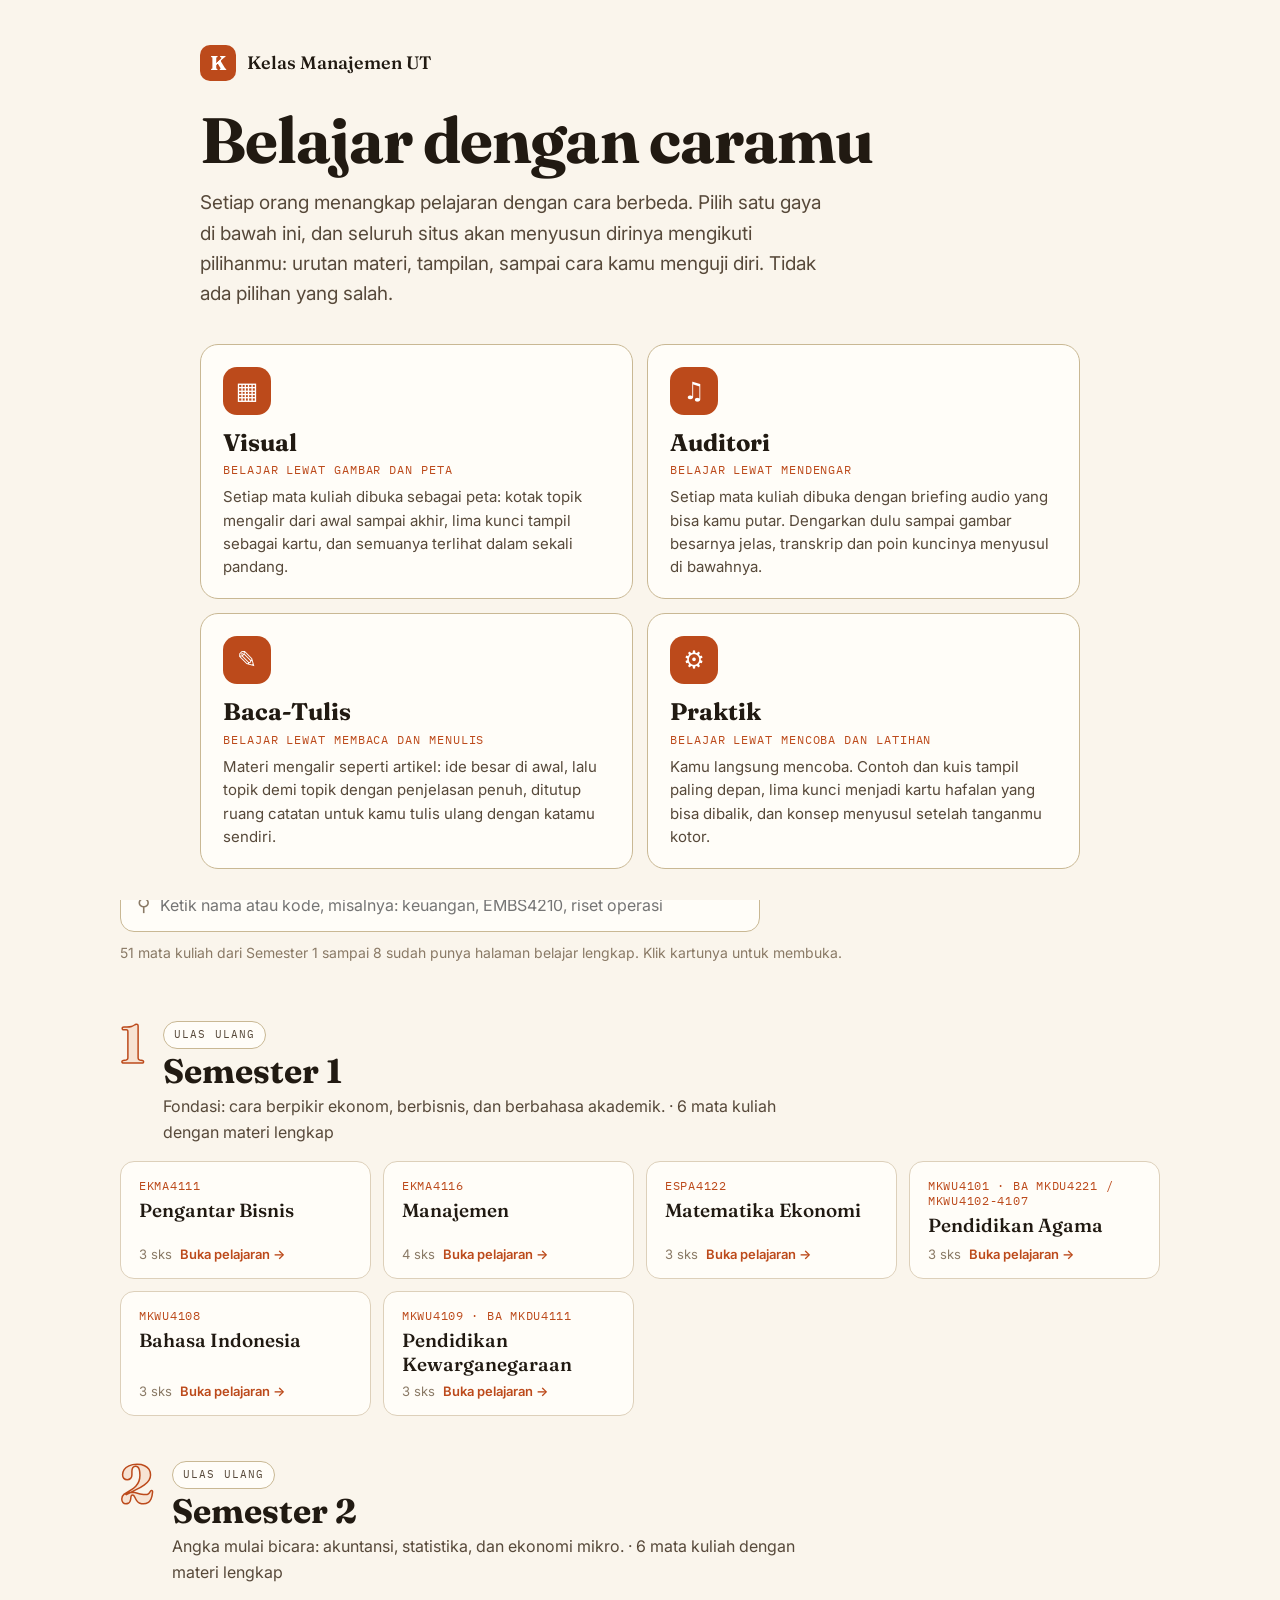
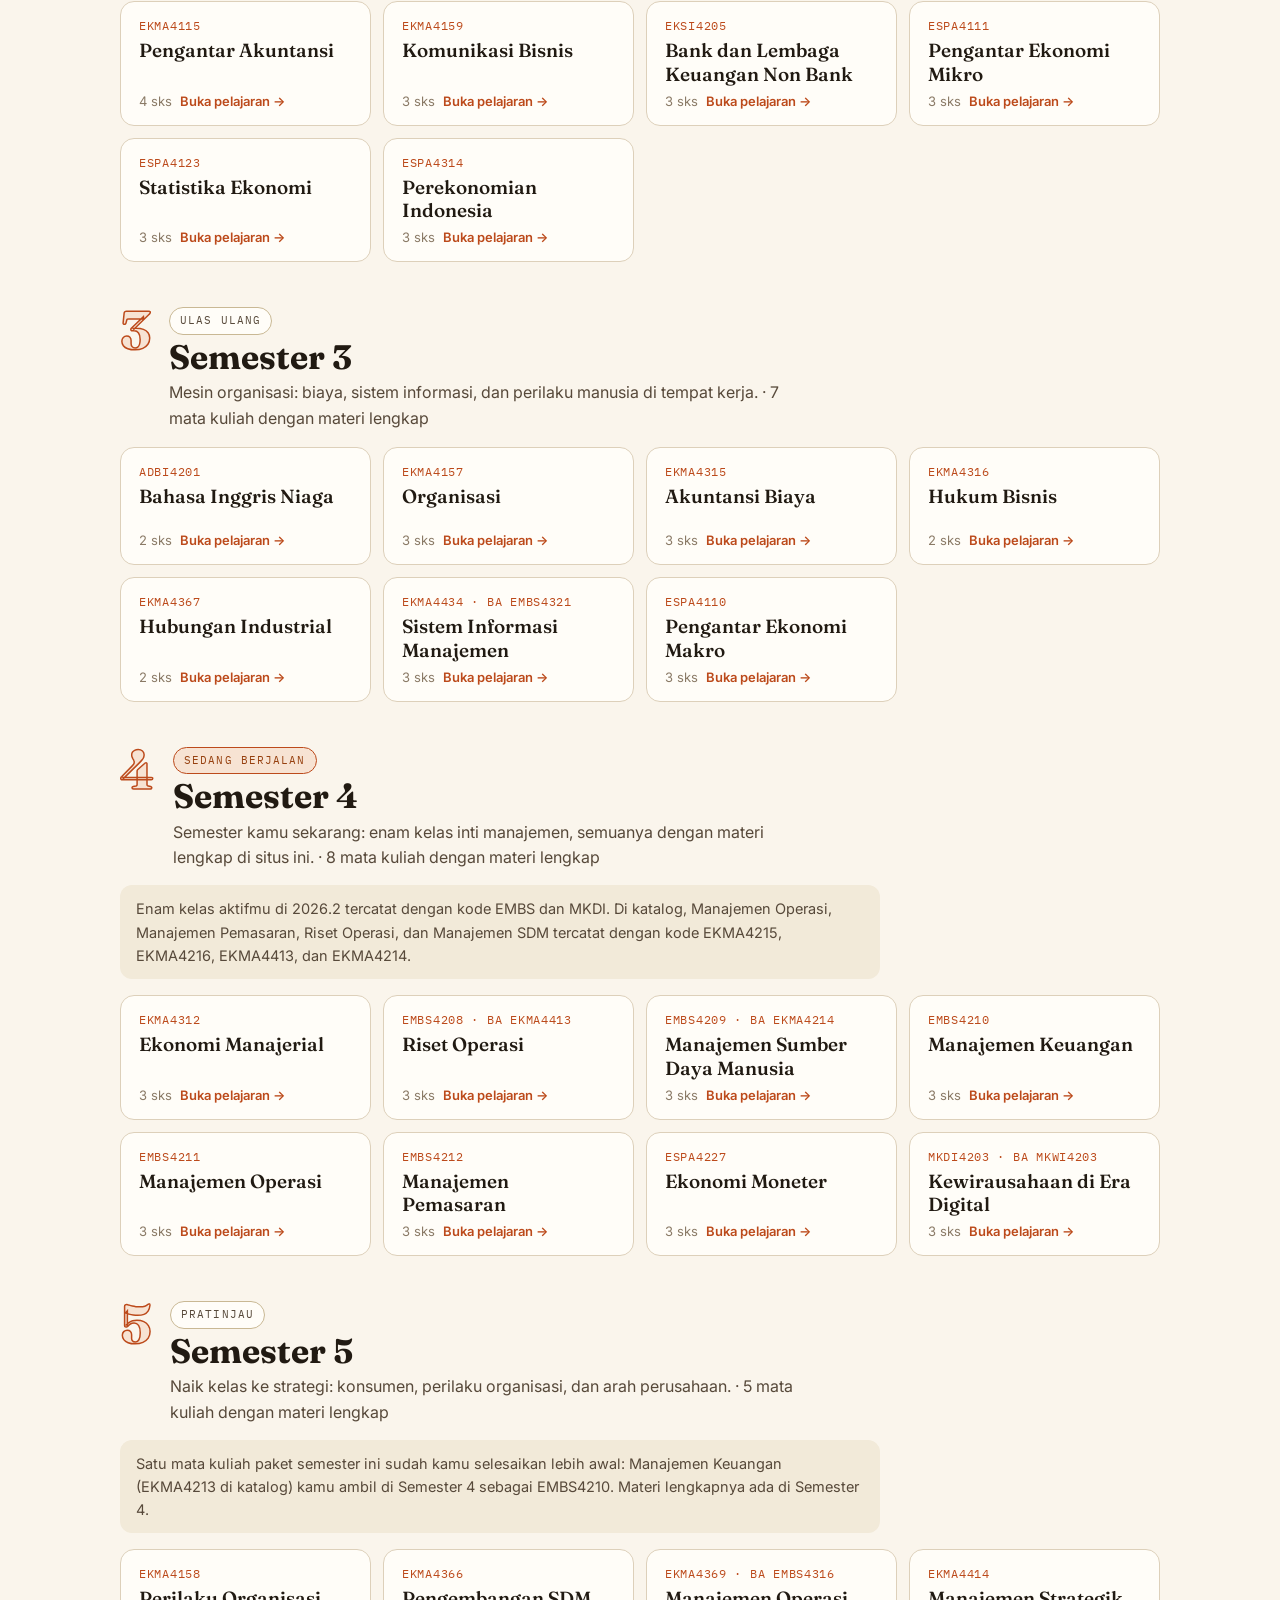
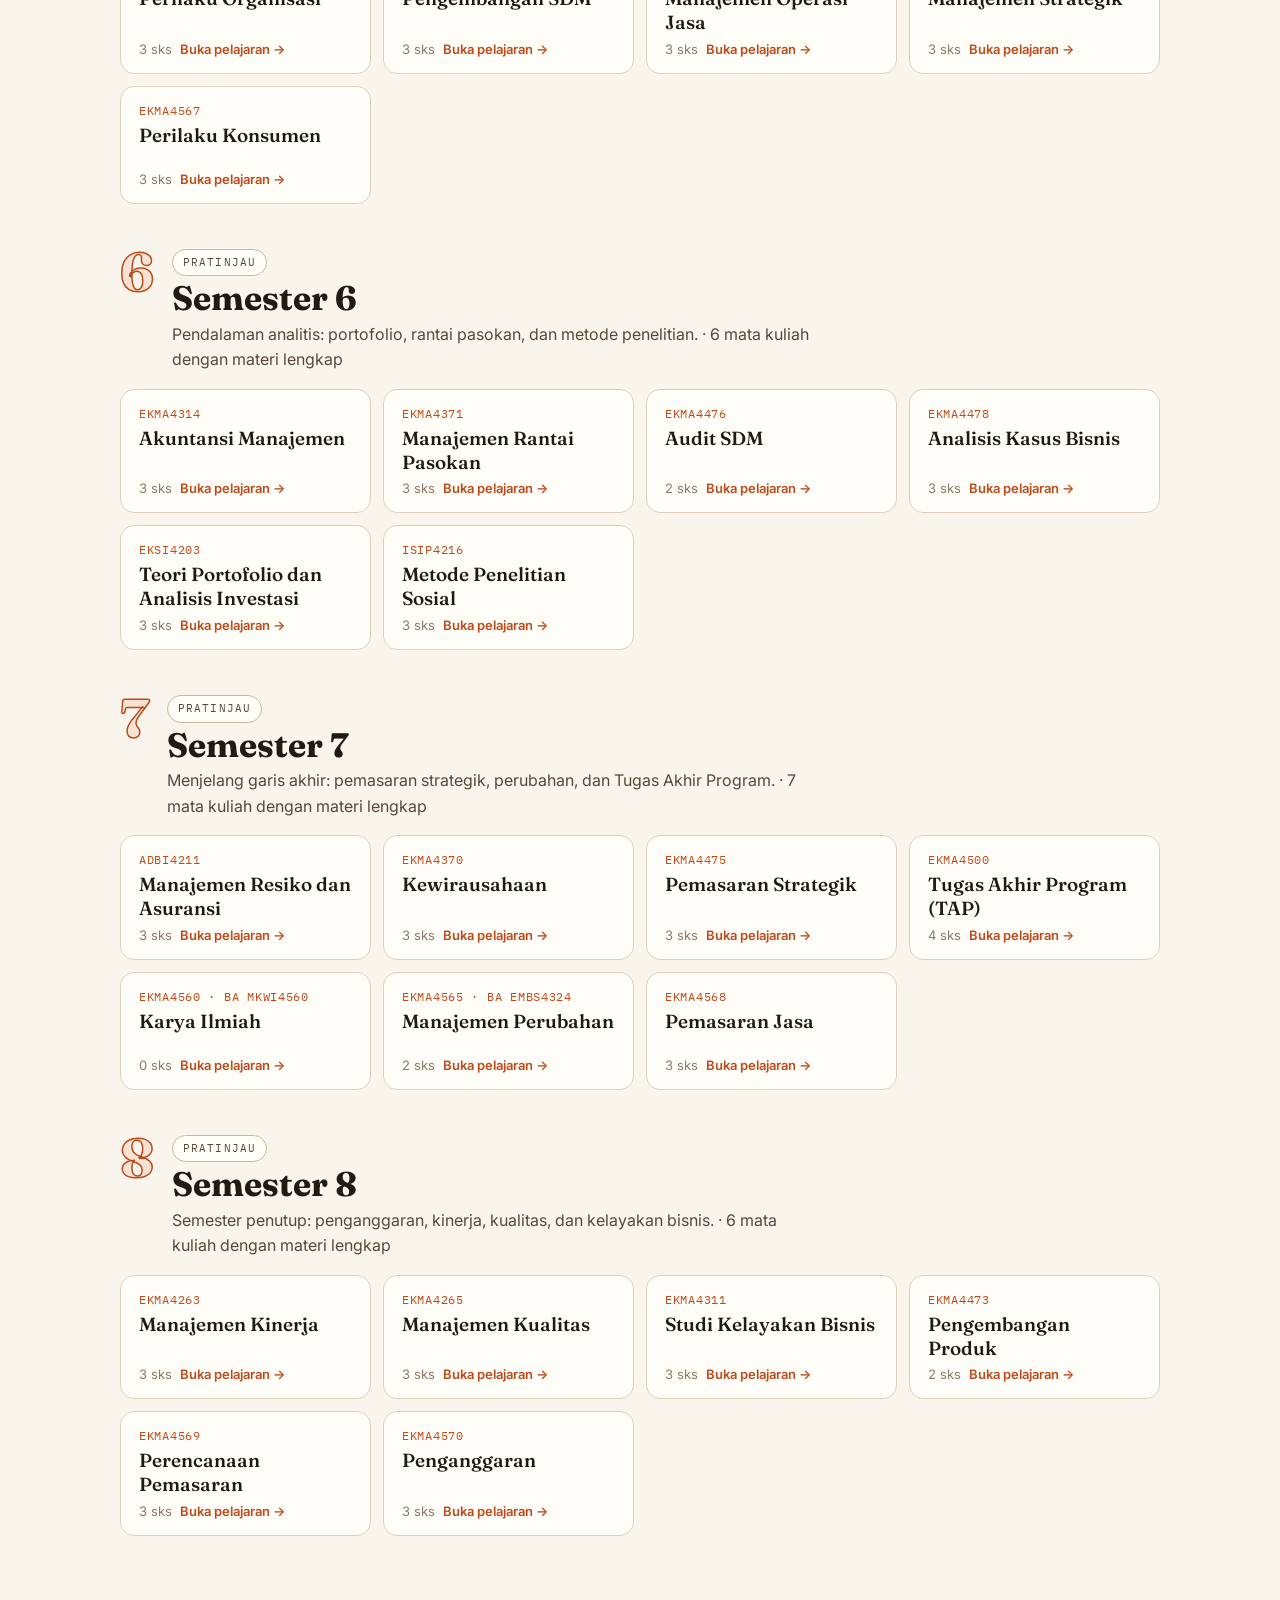
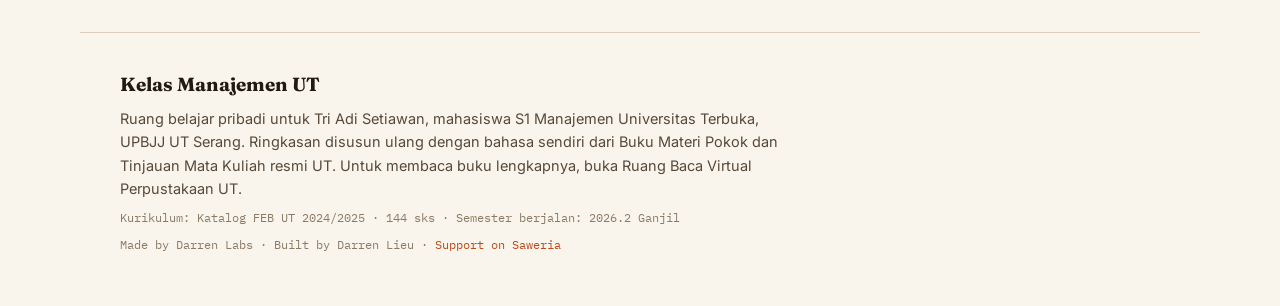
==== index.html @ 92ad1d41 "Footer: add Darren Labs credit and Saweria support link" ====
<!DOCTYPE html>
<html lang="id" data-theme="light" data-style="">
<head>
<meta charset="UTF-8">
<meta name="viewport" content="width=device-width, initial-scale=1.0, viewport-fit=cover">
<title>Kelas Manajemen UT: Belajar Semester 1 sampai 8</title>
<meta name="description" content="Ruang belajar pribadi Tri Adi Setiawan untuk seluruh perjalanan S1 Manajemen Universitas Terbuka. Pilih gaya belajarmu, lalu setiap mata kuliah dari Semester 1 sampai 8 tersusun mengikuti caramu belajar.">
<link rel="preconnect" href="https://fonts.googleapis.com">
<link rel="preconnect" href="https://fonts.gstatic.com" crossorigin>
<link href="https://fonts.googleapis.com/css2?family=Fraunces:opsz,wght@9..144,400;9..144,560;9..144,700&family=Inter:wght@400;500;600;700&family=IBM+Plex+Mono:wght@400;500&display=swap" rel="stylesheet">
<link rel="stylesheet" href="styles.css">
</head>
<body>

<header class="topbar">
  <a class="brand" href="#/" aria-label="Kelas Manajemen UT, kembali ke peta semester">
    <span class="brand-mark" aria-hidden="true">K</span>
    <span class="brand-name">Kelas Manajemen <em>UT</em></span>
  </a>
  <div class="topbar-actions">
    <span class="topbar-student">Tri Adi Setiawan</span>
    <button id="styleChip" class="style-chip" type="button" aria-haspopup="dialog" aria-label="Ganti gaya belajar">
      <span class="style-chip-dot" aria-hidden="true"></span>
      <span class="style-chip-label">Gaya: pilih dulu</span>
    </button>
    <button id="themeToggle" class="theme-toggle" type="button" aria-label="Ganti mode gelap atau terang">
      <span class="theme-toggle-icon" aria-hidden="true">&#9681;</span>
      <span class="theme-toggle-label">Gelap</span>
    </button>
  </div>
</header>

<main id="app">
  <!-- Beranda / peta semester -->
  <section id="viewMap" class="view">
    <div class="hero">
      <p class="hero-eyebrow reveal" id="modeEyebrow">Universitas Terbuka · Fakultas Ekonomi dan Bisnis · Program Studi Manajemen (S1)</p>
      <h1 class="hero-title reveal">Kelas<br>Manajemen <span class="hero-title-accent">UT</span></h1>
      <p class="hero-tagline reveal">Satu ruang belajar untuk seluruh perjalanan sarjanamu. Ulas ulang semester yang sudah lewat, dalami yang sedang berjalan, dan intip yang akan datang, semuanya dengan bahasamu sendiri.</p>
      <p class="mode-line reveal" id="modeLine"></p>

      <div class="hero-stats reveal" role="list" aria-label="Ringkasan perjalanan studi">
        <div class="stat" role="listitem">
          <span class="stat-value">Semester 4 <span class="stat-of">dari 8</span></span>
          <span class="stat-label">Posisi kamu sekarang</span>
        </div>
        <div class="stat" role="listitem">
          <span class="stat-value">144 <span class="stat-of">sks</span></span>
          <span class="stat-label">Total beban kurikulum</span>
        </div>
        <div class="stat" role="listitem">
          <span class="stat-value"><span id="statSubjects">0</span> <span class="stat-of">mata kuliah</span></span>
          <span class="stat-label">Sudah punya halaman belajar lengkap</span>
        </div>
      </div>

      <div class="hero-progress reveal" aria-label="Kemajuan studi: tiga semester tuntas, semester keempat berjalan">
        <div class="progress-track"><div class="progress-fill" id="progressFill"></div></div>
        <div class="progress-marks" aria-hidden="true">
          <span>S1</span><span>S2</span><span>S3</span><span class="mark-now">S4</span><span>S5</span><span>S6</span><span>S7</span><span>S8</span>
        </div>
        <p class="progress-note">Tiga semester sudah kamu lewati. Semester 4 sedang berjalan, dan peta di bawah ini menunjukkan semua yang menunggumu sampai wisuda.</p>
      </div>

      <div class="hero-search reveal">
        <label class="search-label" for="searchInput">Cari mata kuliah</label>
        <div class="search-box">
          <span class="search-icon" aria-hidden="true">&#9906;</span>
          <input id="searchInput" type="search" inputmode="search" autocomplete="off" placeholder="Ketik nama atau kode, misalnya: keuangan, EMBS4210, riset operasi">
        </div>
        <p class="search-hint" id="searchHint"></p>
      </div>
    </div>

    <div id="semesterList" class="semester-list"></div>

    <div id="noResult" class="no-result" hidden>
      <p class="no-result-title">Tidak ada yang cocok.</p>
      <p>Coba kata kunci lain, misalnya kode mata kuliah seperti EKMA4414 atau kata umum seperti pemasaran.</p>
      <button type="button" class="btn-ghost" id="resetSearch">Tampilkan semua semester</button>
    </div>
  </section>

  <!-- Halaman mata kuliah -->
  <section id="viewSubject" class="view" hidden>
    <div id="subjectContent"></div>
  </section>
</main>

<footer class="footer">
  <p class="footer-title">Kelas Manajemen UT</p>
  <p>Ruang belajar pribadi untuk Tri Adi Setiawan, mahasiswa S1 Manajemen Universitas Terbuka, UPBJJ UT Serang. Ringkasan disusun ulang dengan bahasa sendiri dari Buku Materi Pokok dan Tinjauan Mata Kuliah resmi UT. Untuk membaca buku lengkapnya, buka Ruang Baca Virtual Perpustakaan UT.</p>
  <p class="footer-meta">Kurikulum: Katalog FEB UT 2024/2025 · 144 sks · Semester berjalan: 2026.2 Ganjil</p>
  <p class="footer-credit">Made by Darren Labs · Built by Darren Lieu · <a href="https://saweria.co/darren111" target="_blank" rel="noopener">Support on Saweria</a></p>
</footer>

<!-- Gerbang gaya belajar -->
<div id="styleGate" class="gate" hidden role="dialog" aria-modal="true" aria-labelledby="gateTitle">
  <div class="gate-inner">
    <button type="button" class="gate-close" id="gateClose" aria-label="Tutup pemilih gaya belajar" hidden>&times;</button>
    <p class="gate-brand"><span class="brand-mark" aria-hidden="true">K</span> Kelas Manajemen UT</p>
    <h2 class="gate-title" id="gateTitle">Belajar dengan caramu</h2>
    <p class="gate-lede">Setiap orang menangkap pelajaran dengan cara berbeda. Pilih satu gaya di bawah ini, dan seluruh situs akan menyusun dirinya mengikuti pilihanmu: urutan materi, tampilan, sampai cara kamu menguji diri. Tidak ada pilihan yang salah.</p>
    <div class="gate-grid" id="gateGrid"></div>
    <p class="gate-note">Kamu bisa mengganti gaya kapan saja dari menu atas, chip bertuliskan gaya aktifmu selalu ada di sana.</p>
  </div>
</div>

<script src="data.js"></script>
<script src="app.js"></script>
</body>
</html>
---- styles.css ----
/* Kelas Manajemen UT v2: design system
   Bahasa desain sama dengan v1: warm paper editorial, satu aksen
   terracotta, Fraunces display + Inter body + IBM Plex Mono label.
   Baru di v2: gerbang gaya belajar, chip gaya, dan empat koreografi
   halaman mata kuliah (visual, auditori, baca, praktik). */

:root {
  --paper: #faf5ec;
  --paper-raised: #fffdf8;
  --paper-sunk: #f2ead9;
  --ink: #211a12;
  --ink-soft: #57493a;
  --ink-faint: #8a7a66;
  --line: #ddd0ba;
  --line-strong: #c9b894;
  --accent: #bc4a1b;
  --accent-deep: #96400f;
  --accent-tint: #f7e3d3;
  --ok: #3d6b35;
  --shadow: 0 18px 40px -22px rgba(84, 52, 20, 0.35);
  --radius: 18px;
  --font-display: "Fraunces", Georgia, "Times New Roman", serif;
  --font-body: "Inter", system-ui, -apple-system, "Segoe UI", sans-serif;
  --font-mono: "IBM Plex Mono", ui-monospace, SFMono-Regular, monospace;
  --topbar-h: 64px;
}

[data-theme="dark"] {
  --paper: #16120d;
  --paper-raised: #201a13;
  --paper-sunk: #241c14;
  --ink: #f2e9da;
  --ink-soft: #c9bba6;
  --ink-faint: #96876f;
  --line: #3a2f22;
  --line-strong: #54432e;
  --accent: #e8793f;
  --accent-deep: #f0955c;
  --accent-tint: #3a2317;
  --ok: #8fc97f;
  --shadow: 0 18px 40px -22px rgba(0, 0, 0, 0.7);
}

* { box-sizing: border-box; }

html { scroll-behavior: smooth; }

body {
  margin: 0;
  background: var(--paper);
  color: var(--ink);
  font-family: var(--font-body);
  font-size: 16px;
  line-height: 1.6;
  -webkit-font-smoothing: antialiased;
  transition: background 0.35s ease, color 0.35s ease;
}

body.gate-open { overflow: hidden; }

::selection { background: var(--accent); color: #fff; }

button { font-family: inherit; }
:focus-visible { outline: 2px solid var(--accent); outline-offset: 2px; }

/* ---------- Top bar ---------- */
.topbar {
  position: sticky;
  top: 0;
  z-index: 40;
  min-height: var(--topbar-h);
  display: flex;
  align-items: center;
  justify-content: space-between;
  gap: 12px;
  padding: 8px clamp(14px, 4vw, 40px);
  background: color-mix(in srgb, var(--paper) 88%, transparent);
  backdrop-filter: blur(10px);
  -webkit-backdrop-filter: blur(10px);
  border-bottom: 1px solid var(--line);
}

.brand {
  display: inline-flex;
  align-items: center;
  gap: 11px;
  text-decoration: none;
  color: var(--ink);
  min-width: 0;
}

.brand-mark {
  display: grid;
  place-items: center;
  width: 36px;
  height: 36px;
  border-radius: 10px;
  background: var(--accent);
  color: #fff;
  font-family: var(--font-display);
  font-weight: 700;
  font-size: 20px;
  line-height: 1;
  flex: none;
}

.brand-name {
  font-family: var(--font-display);
  font-weight: 560;
  font-size: 19px;
  letter-spacing: 0.01em;
  white-space: nowrap;
}

.brand-name em { color: var(--accent); font-style: normal; }

.topbar-actions { display: flex; align-items: center; gap: 10px; flex-wrap: wrap; justify-content: flex-end; }

.topbar-student {
  font-size: 12.5px;
  color: var(--ink-faint);
  font-family: var(--font-mono);
  white-space: nowrap;
}

.style-chip {
  display: inline-flex;
  align-items: center;
  gap: 8px;
  border: 1px solid var(--accent);
  background: var(--accent-tint);
  color: var(--accent-deep);
  border-radius: 999px;
  padding: 7px 13px;
  font: 600 13px var(--font-body);
  cursor: pointer;
  transition: transform 0.15s ease, background 0.2s ease;
}

.style-chip:hover { background: var(--paper-raised); }
.style-chip:active { transform: scale(0.97); }

.style-chip-dot {
  width: 9px;
  height: 9px;
  border-radius: 50%;
  background: var(--accent);
  flex: none;
}

.theme-toggle {
  display: inline-flex;
  align-items: center;
  gap: 7px;
  border: 1px solid var(--line-strong);
  background: var(--paper-raised);
  color: var(--ink);
  border-radius: 999px;
  padding: 7px 13px;
  font: 500 13px var(--font-body);
  cursor: pointer;
  transition: border-color 0.2s ease, transform 0.15s ease;
}

.theme-toggle:hover { border-color: var(--accent); }
.theme-toggle:active { transform: scale(0.97); }
.theme-toggle-icon { font-size: 15px; line-height: 1; }

/* ---------- Gerbang gaya belajar ---------- */
.gate {
  position: fixed;
  inset: 0;
  z-index: 90;
  overflow-y: auto;
  background: var(--paper);
  display: flex;
  align-items: flex-start;
  justify-content: center;
  padding: clamp(20px, 5vh, 56px) clamp(16px, 4vw, 40px) 48px;
}

.gate[hidden] { display: none; }

.gate-inner { position: relative; width: 100%; max-width: 880px; }

.gate-close {
  position: absolute;
  top: -6px;
  right: 0;
  width: 42px;
  height: 42px;
  border-radius: 50%;
  border: 1px solid var(--line-strong);
  background: var(--paper-raised);
  color: var(--ink);
  font-size: 24px;
  line-height: 1;
  cursor: pointer;
}

.gate-close:hover { border-color: var(--accent); color: var(--accent); }

.gate-brand {
  display: inline-flex;
  align-items: center;
  gap: 11px;
  font-family: var(--font-display);
  font-weight: 560;
  font-size: 18px;
  margin: 0 0 26px;
}

.gate-title {
  font-family: var(--font-display);
  font-weight: 700;
  font-size: clamp(38px, 7.5vw, 64px);
  line-height: 1.02;
  letter-spacing: -0.015em;
  margin: 0 0 16px;
}

.gate-lede {
  font-size: clamp(16px, 2.2vw, 19px);
  line-height: 1.6;
  color: var(--ink-soft);
  max-width: 640px;
  margin: 0 0 34px;
}

.gate-grid {
  display: grid;
  grid-template-columns: repeat(2, 1fr);
  gap: 14px;
  margin-bottom: 26px;
}

.gate-card {
  text-align: left;
  border: 1px solid var(--line-strong);
  background: var(--paper-raised);
  border-radius: var(--radius);
  padding: 22px 22px 20px;
  cursor: pointer;
  color: var(--ink);
  transition: border-color 0.2s ease, transform 0.15s ease, box-shadow 0.2s ease;
  display: block;
  width: 100%;
}

.gate-card:hover {
  border-color: var(--accent);
  transform: translateY(-2px);
  box-shadow: var(--shadow);
}

.gate-card:active { transform: scale(0.99); }

.gate-card.is-active { border-color: var(--accent); background: var(--accent-tint); }

.gate-card-glyph {
  display: grid;
  place-items: center;
  width: 48px;
  height: 48px;
  border-radius: 14px;
  background: var(--accent);
  color: #fff;
  font-size: 24px;
  line-height: 1;
  margin-bottom: 14px;
}

.gate-card-name {
  display: block;
  font-family: var(--font-display);
  font-weight: 700;
  font-size: 24px;
  line-height: 1.15;
  margin-bottom: 6px;
}

.gate-card-tag {
  display: block;
  font-family: var(--font-mono);
  font-size: 11.5px;
  letter-spacing: 0.08em;
  text-transform: uppercase;
  color: var(--accent);
  margin-bottom: 8px;
}

.gate-card-desc { display: block; color: var(--ink-soft); font-size: 15px; line-height: 1.55; }

.gate-note { color: var(--ink-faint); font-size: 14px; margin: 0; }

/* ---------- Layout ---------- */
#app {
  max-width: 1120px;
  margin: 0 auto;
  padding: 0 clamp(16px, 4vw, 40px) 96px;
}

.view[hidden] { display: none; }

/* ---------- Hero ---------- */
.hero { padding: clamp(36px, 7vw, 84px) 0 8px; }

.hero-eyebrow {
  font-family: var(--font-mono);
  font-size: 12px;
  letter-spacing: 0.14em;
  text-transform: uppercase;
  color: var(--accent);
  margin: 0 0 18px;
}

.hero-title {
  font-family: var(--font-display);
  font-weight: 700;
  font-size: clamp(52px, 11vw, 108px);
  line-height: 0.98;
  letter-spacing: -0.015em;
  margin: 0 0 22px;
}

.hero-title-accent { color: var(--accent); }

.hero-tagline {
  font-size: clamp(17px, 2.4vw, 21px);
  line-height: 1.55;
  color: var(--ink-soft);
  max-width: 620px;
  margin: 0 0 18px;
}

.mode-line {
  max-width: 620px;
  margin: 0 0 40px;
  padding: 14px 18px;
  border-left: 4px solid var(--accent);
  background: var(--paper-raised);
  border-radius: 0 12px 12px 0;
  color: var(--ink);
  font-size: 15.5px;
  line-height: 1.6;
}

.mode-line:empty { display: none; }

.hero-stats {
  display: grid;
  grid-template-columns: repeat(3, 1fr);
  gap: 1px;
  background: var(--line);
  border: 1px solid var(--line);
  border-radius: var(--radius);
  overflow: hidden;
  margin-bottom: 28px;
}

.stat { background: var(--paper-raised); padding: 20px 22px; }

.stat-value {
  display: block;
  font-family: var(--font-display);
  font-weight: 560;
  font-size: clamp(22px, 3.4vw, 30px);
  line-height: 1.15;
}

.stat-of { font-size: 0.55em; color: var(--ink-faint); font-weight: 400; }

.stat-label {
  display: block;
  margin-top: 6px;
  font-size: 12.5px;
  letter-spacing: 0.04em;
  color: var(--ink-faint);
  text-transform: uppercase;
}

.hero-progress { margin-bottom: 40px; }

.progress-track {
  height: 8px;
  border-radius: 999px;
  background: var(--paper-sunk);
  border: 1px solid var(--line);
  overflow: hidden;
}

.progress-fill {
  height: 100%;
  width: 0;
  background: var(--accent);
  border-radius: 999px;
  transition: width 1.1s cubic-bezier(0.2, 0.7, 0.3, 1);
}

.progress-marks {
  display: flex;
  justify-content: space-between;
  margin-top: 8px;
  font-family: var(--font-mono);
  font-size: 12px;
  color: var(--ink-faint);
}

.progress-marks .mark-now { color: var(--accent); font-weight: 500; }

.progress-note { color: var(--ink-soft); max-width: 620px; margin: 12px 0 0; }

.hero-search { margin-bottom: 8px; }

.search-label {
  display: block;
  font-family: var(--font-display);
  font-weight: 560;
  font-size: 20px;
  margin-bottom: 10px;
}

.search-box {
  display: flex;
  align-items: center;
  gap: 10px;
  border: 1px solid var(--line-strong);
  background: var(--paper-raised);
  border-radius: 14px;
  padding: 6px 16px;
  max-width: 640px;
}

.search-icon { color: var(--ink-faint); font-size: 18px; }

.search-box input {
  flex: 1;
  min-width: 0;
  border: 0;
  background: transparent;
  color: var(--ink);
  font: 400 16px var(--font-body);
  padding: 10px 0;
}

.search-box input:focus { outline: none; }
.search-box:focus-within { border-color: var(--accent); }

.search-hint { color: var(--ink-faint); font-size: 14px; margin: 10px 0 0; }

.no-result {
  border: 1px dashed var(--line-strong);
  border-radius: var(--radius);
  padding: 28px;
  text-align: center;
  color: var(--ink-soft);
  margin-top: 32px;
}

.no-result-title { font-family: var(--font-display); font-size: 22px; color: var(--ink); margin: 0 0 6px; }

.btn-ghost {
  border: 1px solid var(--line-strong);
  background: var(--paper-raised);
  color: var(--ink);
  border-radius: 999px;
  padding: 9px 18px;
  font: 500 14px var(--font-body);
  cursor: pointer;
  margin-top: 10px;
}

.btn-ghost:hover { border-color: var(--accent); color: var(--accent); }

/* ---------- Peta semester ---------- */
.semester-list { display: grid; gap: 44px; margin-top: 40px; }

.semester-head { display: flex; gap: 18px; align-items: flex-start; margin-bottom: 8px; }

.semester-num {
  font-family: var(--font-display);
  font-weight: 700;
  font-size: 54px;
  line-height: 0.9;
  color: var(--accent-tint);
  -webkit-text-stroke: 1.5px var(--accent);
  flex: none;
}

.semester-title {
  font-family: var(--font-display);
  font-weight: 700;
  font-size: clamp(26px, 4vw, 34px);
  line-height: 1.1;
  margin: 4px 0 4px;
}

.semester-sub { color: var(--ink-soft); margin: 0; max-width: 640px; }

.semester-note {
  color: var(--ink-soft);
  background: var(--paper-sunk);
  border-radius: 12px;
  padding: 12px 16px;
  font-size: 14.5px;
  max-width: 760px;
}

.badge {
  display: inline-block;
  font-family: var(--font-mono);
  font-size: 11px;
  letter-spacing: 0.1em;
  text-transform: uppercase;
  padding: 4px 10px;
  border-radius: 999px;
  border: 1px solid var(--line-strong);
  color: var(--ink-soft);
  background: var(--paper-raised);
}

.badge-now { border-color: var(--accent); color: var(--accent-deep); background: var(--accent-tint); }

.course-grid {
  display: grid;
  grid-template-columns: repeat(auto-fill, minmax(230px, 1fr));
  gap: 12px;
  margin-top: 16px;
}

.course-card {
  text-align: left;
  border: 1px solid var(--line);
  background: var(--paper-raised);
  border-radius: 14px;
  padding: 16px 18px;
  cursor: pointer;
  color: var(--ink);
  display: flex;
  flex-direction: column;
  gap: 6px;
  min-height: 118px;
  transition: border-color 0.2s ease, transform 0.15s ease, box-shadow 0.2s ease;
  width: 100%;
}

.course-card:hover {
  border-color: var(--accent);
  transform: translateY(-2px);
  box-shadow: var(--shadow);
}

.course-code {
  font-family: var(--font-mono);
  font-size: 12px;
  letter-spacing: 0.06em;
  color: var(--accent);
}

.course-name {
  font-family: var(--font-display);
  font-weight: 560;
  font-size: 19px;
  line-height: 1.25;
}

.course-foot {
  margin-top: auto;
  display: flex;
  justify-content: space-between;
  align-items: baseline;
  gap: 8px;
  font-size: 13px;
  color: var(--ink-faint);
}

.course-cta { color: var(--accent); font-weight: 600; white-space: nowrap; }

/* ---------- Halaman mata kuliah: kerangka bersama ---------- */
.subject { padding-top: clamp(28px, 5vw, 52px); }

.back-link {
  color: var(--accent);
  font-weight: 600;
  text-decoration: none;
  font-size: 15px;
}

.back-link:hover { text-decoration: underline; }

.subject-eyebrow {
  font-family: var(--font-mono);
  font-size: 12px;
  letter-spacing: 0.14em;
  text-transform: uppercase;
  color: var(--accent);
  margin: 26px 0 10px;
}

.subject-title {
  font-family: var(--font-display);
  font-weight: 700;
  font-size: clamp(34px, 6.5vw, 58px);
  line-height: 1.04;
  letter-spacing: -0.01em;
  margin: 0 0 10px;
}

.subject-meta { font-family: var(--font-mono); font-size: 13px; color: var(--ink-faint); margin: 0 0 30px; }

.subject-section { margin-top: 44px; }

.subject-section > h2 {
  font-family: var(--font-display);
  font-weight: 700;
  font-size: clamp(24px, 3.6vw, 30px);
  margin: 0 0 8px;
}

.subject-section > p { color: var(--ink-soft); max-width: 680px; margin: 0 0 18px; }

.big-idea {
  border: 1px solid var(--line);
  border-left: 6px solid var(--accent);
  background: var(--paper-raised);
  border-radius: var(--radius);
  padding: clamp(20px, 4vw, 32px);
  margin-top: 6px;
}

.big-idea h2 {
  font-family: var(--font-display);
  font-weight: 700;
  font-size: 22px;
  margin: 0 0 10px;
}

.big-idea p { font-size: 17.5px; line-height: 1.65; margin: 0; max-width: 720px; }

.analogi-line {
  margin-top: 16px;
  padding-top: 14px;
  border-top: 1px dashed var(--line-strong);
  color: var(--ink-soft);
  font-size: 15.5px;
}

.analogi-line strong { color: var(--accent-deep); }

/* Peta topik mengalir (mode visual) */
.topic-flow { display: flex; flex-wrap: wrap; gap: 10px; align-items: stretch; }

.topic-box {
  flex: 1 1 205px;
  border: 1px solid var(--line);
  background: var(--paper-raised);
  border-radius: 14px;
  padding: 14px 16px;
}

.topic-box-num {
  display: inline-grid;
  place-items: center;
  min-width: 30px;
  height: 30px;
  padding: 0 6px;
  border-radius: 9px;
  background: var(--accent);
  color: #fff;
  font-family: var(--font-mono);
  font-size: 13px;
  font-weight: 500;
  margin-bottom: 9px;
}

.topic-box-title { font-weight: 600; line-height: 1.35; margin: 0 0 5px; font-size: 15.5px; }
.topic-box-desc { color: var(--ink-soft); font-size: 13.5px; line-height: 1.5; margin: 0; }

.map-arrow { align-self: center; color: var(--accent); font-weight: 700; font-size: 18px; flex: none; }

/* Daftar topik vertikal (mode auditori) */
.topic-list { list-style: none; margin: 0; padding: 0; }

.topic-item {
  display: grid;
  grid-template-columns: 46px 1fr;
  gap: 4px 14px;
  padding: 15px 0;
  border-bottom: 1px solid var(--line);
}

.topic-item:first-child { padding-top: 4px; }

.topic-num {
  grid-row: span 2;
  font-family: var(--font-mono);
  font-size: 15px;
  color: var(--accent);
  padding-top: 2px;
}

.topic-title { font-weight: 600; margin: 0; line-height: 1.4; }
.topic-desc { color: var(--ink-soft); margin: 0; font-size: 15px; }

/* Kartu kunci (mode visual) */
.key-grid { display: grid; grid-template-columns: repeat(auto-fill, minmax(215px, 1fr)); gap: 12px; }

.key-card {
  border: 1px solid var(--line);
  border-top: 4px solid var(--accent);
  background: var(--paper-raised);
  border-radius: 14px;
  padding: 16px 18px;
}

.key-term { font-weight: 700; margin: 0 0 6px; line-height: 1.35; }
.key-gloss { color: var(--ink-soft); font-size: 14.5px; margin: 0; line-height: 1.55; }

/* Daftar kunci bernomor (mode baca) */
.key-list { margin: 0; padding-left: 22px; display: grid; gap: 10px; max-width: 720px; }
.key-list li { line-height: 1.6; }
.key-list .key-term { display: inline; }

/* Contoh */
.example-box {
  border: 1px solid var(--line);
  background: var(--paper-sunk);
  border-radius: var(--radius);
  padding: clamp(18px, 3.5vw, 28px);
}

.example-box h3 {
  font-family: var(--font-display);
  font-weight: 700;
  font-size: 21px;
  margin: 0 0 10px;
}

.example-box p { margin: 0; line-height: 1.65; max-width: 720px; }

.calc {
  margin-top: 16px;
  background: var(--paper-raised);
  border: 1px solid var(--line);
  border-radius: 12px;
  padding: 14px 18px;
  font-family: var(--font-mono);
  font-size: 14px;
  line-height: 1.7;
  white-space: pre-line;
  overflow-x: auto;
}

/* Kuis */
.quiz-item {
  border: 1px solid var(--line);
  background: var(--paper-raised);
  border-radius: 14px;
  padding: 18px 20px;
  margin-bottom: 12px;
}

.quiz-q { font-weight: 600; margin: 0 0 12px; line-height: 1.5; }

.quiz-btn {
  border: 1px solid var(--accent);
  background: transparent;
  color: var(--accent-deep);
  border-radius: 999px;
  padding: 7px 16px;
  font: 600 13.5px var(--font-body);
  cursor: pointer;
}

.quiz-btn:hover { background: var(--accent-tint); }

.quiz-a {
  display: none;
  margin: 14px 0 0;
  padding-top: 12px;
  border-top: 1px dashed var(--line-strong);
  color: var(--ink-soft);
  line-height: 1.65;
}

.quiz-item.open .quiz-a { display: block; }

/* Audio */
.audio-hero {
  border: 1px solid var(--accent);
  background: var(--accent-tint);
  border-radius: var(--radius);
  padding: clamp(20px, 4vw, 32px);
  margin-top: 6px;
}

.audio-hero h2 {
  font-family: var(--font-display);
  font-weight: 700;
  font-size: clamp(24px, 4vw, 32px);
  margin: 0 0 8px;
}

.audio-hero p { color: var(--ink-soft); margin: 0 0 18px; max-width: 620px; }

.audio-hero audio, .audio-mini audio { width: 100%; display: block; }

.audio-mini {
  border: 1px solid var(--line);
  background: var(--paper-raised);
  border-radius: 14px;
  padding: 16px 18px;
}

.audio-mini p { margin: 0 0 10px; font-weight: 600; font-size: 14.5px; }

.audio-missing {
  border: 1px dashed var(--line-strong);
  border-radius: var(--radius);
  padding: 20px 22px;
  color: var(--ink-soft);
  background: var(--paper-raised);
}

.audio-missing strong { color: var(--ink); }

.transcript { margin-top: 20px; border: 1px solid var(--line); border-radius: 14px; background: var(--paper-raised); }

.transcript summary {
  cursor: pointer;
  font-weight: 600;
  padding: 15px 20px;
  list-style-position: inside;
}

.transcript-body { padding: 4px 20px 18px; color: var(--ink-soft); line-height: 1.7; max-width: 720px; }
.transcript-body p { margin: 0 0 12px; }

/* Kutipan ide besar (mode auditori) */
.pull-quote {
  margin: 6px 0 0;
  padding: 6px 0 6px 22px;
  border-left: 4px solid var(--accent);
}

.pull-quote p {
  font-family: var(--font-display);
  font-weight: 560;
  font-size: clamp(20px, 3.4vw, 27px);
  line-height: 1.4;
  margin: 0;
  max-width: 760px;
}

.pull-quote .analogi-line { border-top: 0; padding-top: 10px; font-family: var(--font-body); }

/* Mode baca: artikel + catatan */
.reading-lead {
  font-family: var(--font-display);
  font-weight: 560;
  font-size: clamp(19px, 3vw, 24px);
  line-height: 1.55;
  max-width: 720px;
  margin: 0 0 16px;
}

.reading-analogi { color: var(--ink-soft); font-size: 17px; line-height: 1.65; max-width: 720px; margin: 0; }

.reading-topic { max-width: 720px; padding: 16px 0 4px; border-bottom: 1px solid var(--line); }
.reading-topic h3 { font-family: var(--font-display); font-weight: 700; font-size: 20px; margin: 0 0 6px; }
.reading-topic p { color: var(--ink-soft); line-height: 1.7; margin: 0 0 12px; }

.notes-box { max-width: 720px; }

.notes-help { color: var(--ink-soft); margin: 0 0 12px; line-height: 1.6; }

.notes-area {
  width: 100%;
  min-height: 170px;
  border: 1px solid var(--line-strong);
  border-radius: 14px;
  background: var(--paper-raised);
  color: var(--ink);
  font: 400 16px/1.65 var(--font-body);
  padding: 16px 18px;
  resize: vertical;
}

.notes-area:focus { outline: none; border-color: var(--accent); }

.notes-status { font-size: 13px; color: var(--ink-faint); margin: 8px 0 0; font-family: var(--font-mono); }

/* Mode praktik: kartu hafalan */
.flash-strip {
  display: flex;
  gap: 12px;
  overflow-x: auto;
  padding: 6px 2px 14px;
  scroll-snap-type: x mandatory;
  -webkit-overflow-scrolling: touch;
}

.flashcard {
  flex: 0 0 230px;
  height: 190px;
  scroll-snap-align: start;
  perspective: 900px;
  background: transparent;
  border: 0;
  padding: 0;
  cursor: pointer;
  text-align: left;
}

.flash-inner {
  display: block;
  position: relative;
  width: 100%;
  height: 100%;
  transform-style: preserve-3d;
  transition: transform 0.55s cubic-bezier(0.2, 0.7, 0.3, 1);
}

.flashcard.flipped .flash-inner { transform: rotateY(180deg); }

.flash-face {
  position: absolute;
  inset: 0;
  backface-visibility: hidden;
  -webkit-backface-visibility: hidden;
  border-radius: 14px;
  padding: 18px;
  display: flex;
  flex-direction: column;
  gap: 8px;
  overflow: hidden;
}

.flash-front {
  background: var(--accent);
  color: #fff;
  justify-content: center;
}

.flash-front .flash-term {
  font-family: var(--font-display);
  font-weight: 700;
  font-size: 21px;
  line-height: 1.25;
}

.flash-hint { font-size: 12.5px; opacity: 0.85; font-family: var(--font-mono); }

.flash-back {
  background: var(--paper-raised);
  border: 1px solid var(--line-strong);
  color: var(--ink-soft);
  transform: rotateY(180deg);
  font-size: 14px;
  line-height: 1.55;
  overflow-y: auto;
}

.flash-back .flash-term { color: var(--ink); font-weight: 700; font-size: 14.5px; }

/* Navigasi antar mata kuliah */
.subject-nav {
  display: flex;
  justify-content: space-between;
  gap: 14px;
  margin-top: 56px;
  padding-top: 22px;
  border-top: 1px solid var(--line);
  flex-wrap: wrap;
}

.subject-nav a {
  color: var(--accent);
  font-weight: 600;
  text-decoration: none;
  max-width: 46%;
  line-height: 1.45;
}

.subject-nav a:hover { text-decoration: underline; }
.subject-nav .next { text-align: right; margin-left: auto; }

/* ---------- Footer ---------- */
.footer {
  border-top: 1px solid var(--line);
  padding: 36px clamp(16px, 4vw, 40px) 44px;
  max-width: 1120px;
  margin: 0 auto;
  color: var(--ink-soft);
  font-size: 14.5px;
}

.footer-title { font-family: var(--font-display); font-weight: 700; font-size: 19px; color: var(--ink); margin: 0 0 8px; }
.footer p { max-width: 680px; margin: 0 0 8px; line-height: 1.6; }
.footer-meta { font-family: var(--font-mono); font-size: 12px; color: var(--ink-faint); }
.footer-credit { font-family: var(--font-mono); font-size: 12px; color: var(--ink-faint); }
.footer-credit a { color: var(--accent); text-decoration: none; }
.footer-credit a:hover { text-decoration: underline; }

/* ---------- Animasi muncul ---------- */
.reveal {
  opacity: 0;
  transform: translateY(14px);
  transition: opacity 0.7s ease, transform 0.7s cubic-bezier(0.2, 0.7, 0.3, 1);
}

.reveal.shown { opacity: 1; transform: none; }

@media (prefers-reduced-motion: reduce) {
  html { scroll-behavior: auto; }
  .reveal { opacity: 1; transform: none; transition: none; }
  .progress-fill { transition: none; }
  .flash-inner { transition: none; }
}

/* ---------- Layar kecil ---------- */
@media (max-width: 720px) {
  .topbar-student { display: none; }
  .brand-name { font-size: 17px; }
  .gate-grid { grid-template-columns: 1fr; }
  .hero-stats { grid-template-columns: 1fr; }
  .stat { padding: 16px 18px; }
  .semester-num { font-size: 42px; }
  .course-grid { grid-template-columns: 1fr 1fr; }
  .topic-box { flex-basis: 100%; }
  .map-arrow { display: none; }
  .flashcard { flex-basis: 200px; height: 180px; }
  .subject-nav a { max-width: 100%; }
}

@media (max-width: 430px) {
  .course-grid { grid-template-columns: 1fr; }
  .theme-toggle-label { display: none; }
  .style-chip { padding: 7px 11px; }
}
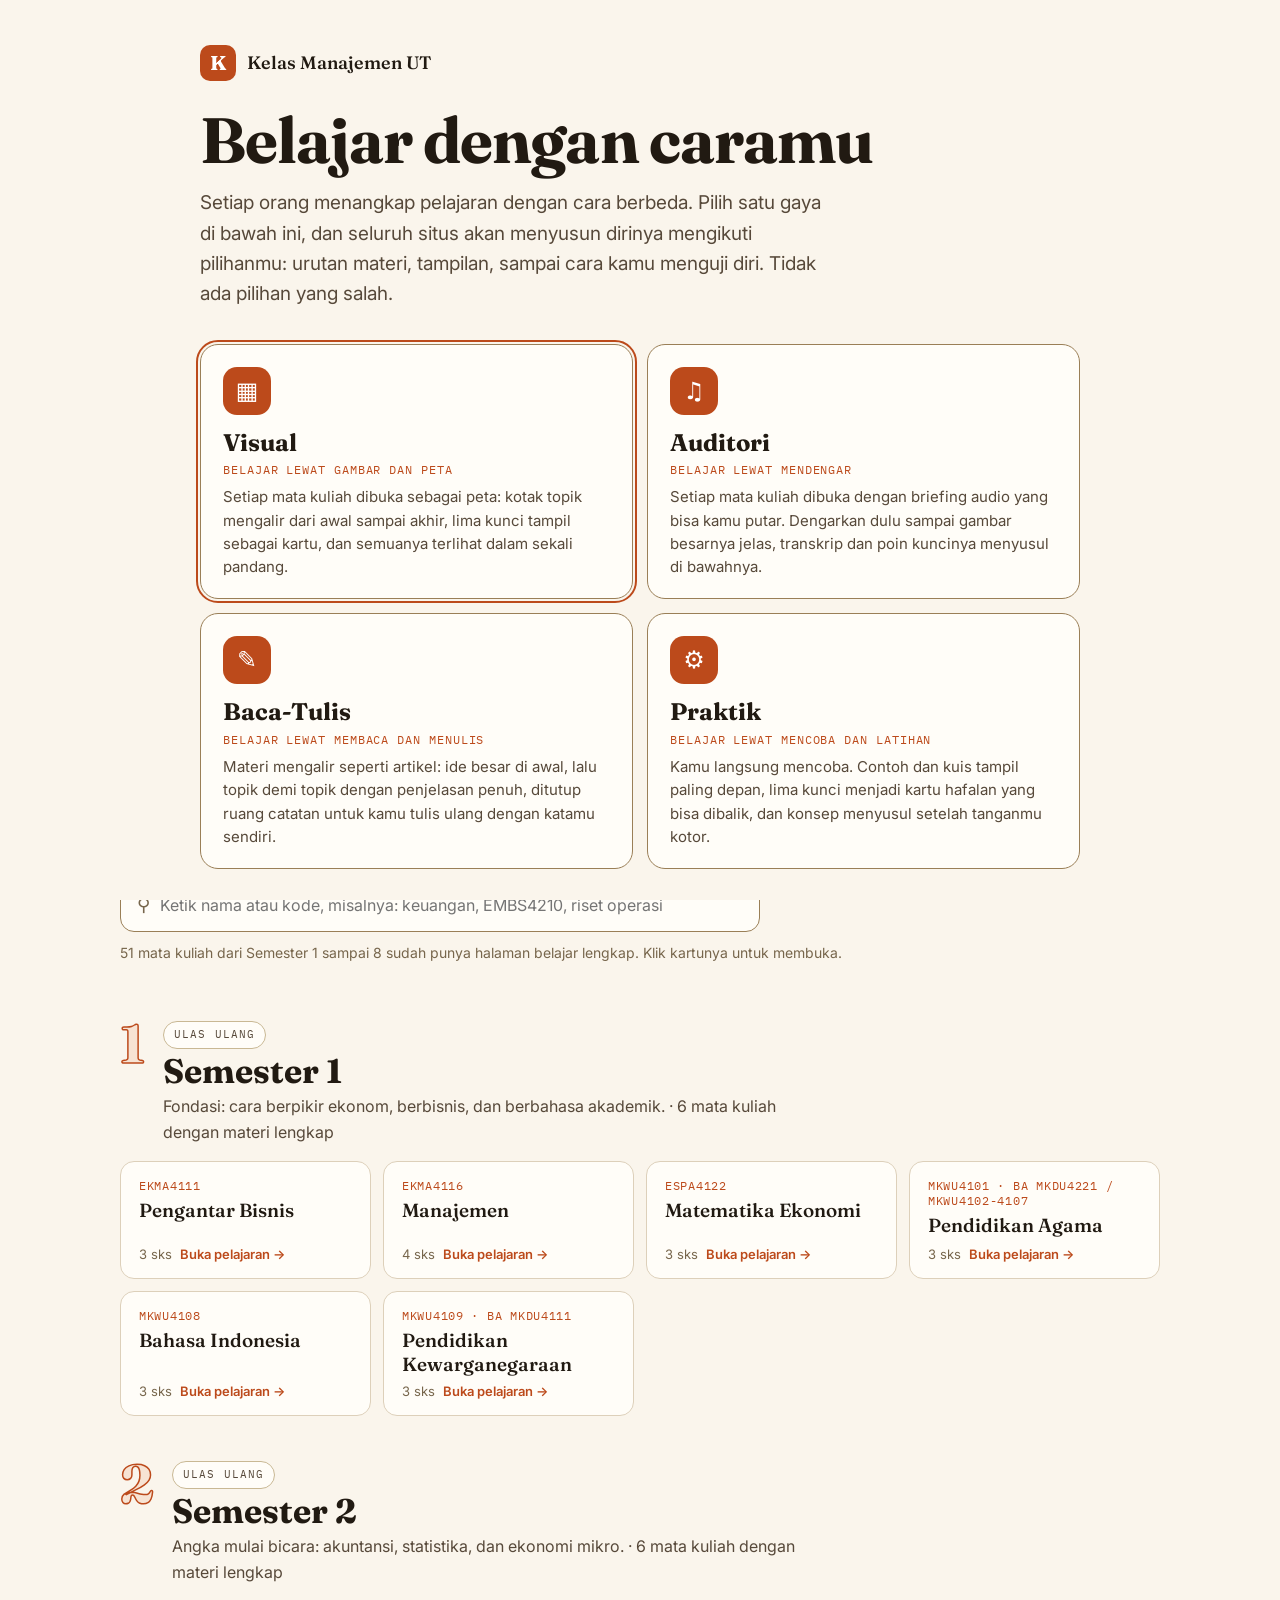
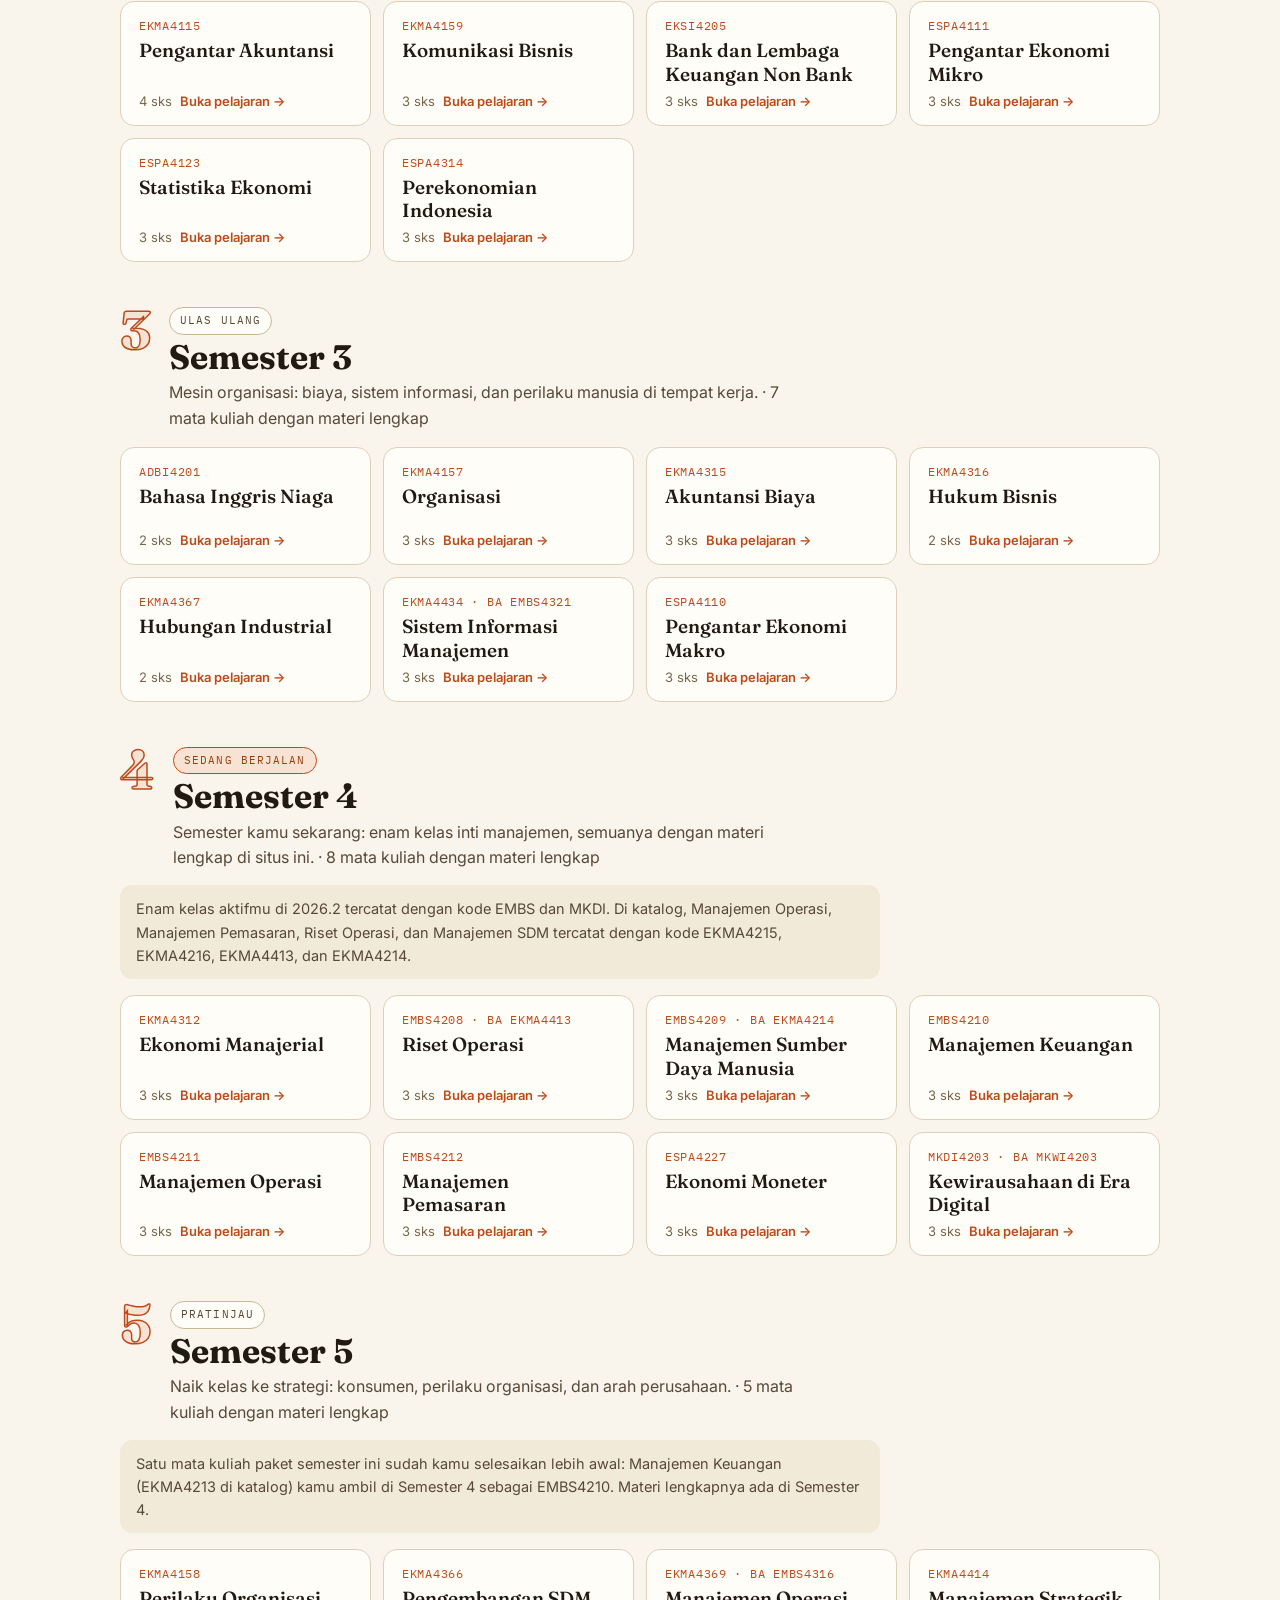
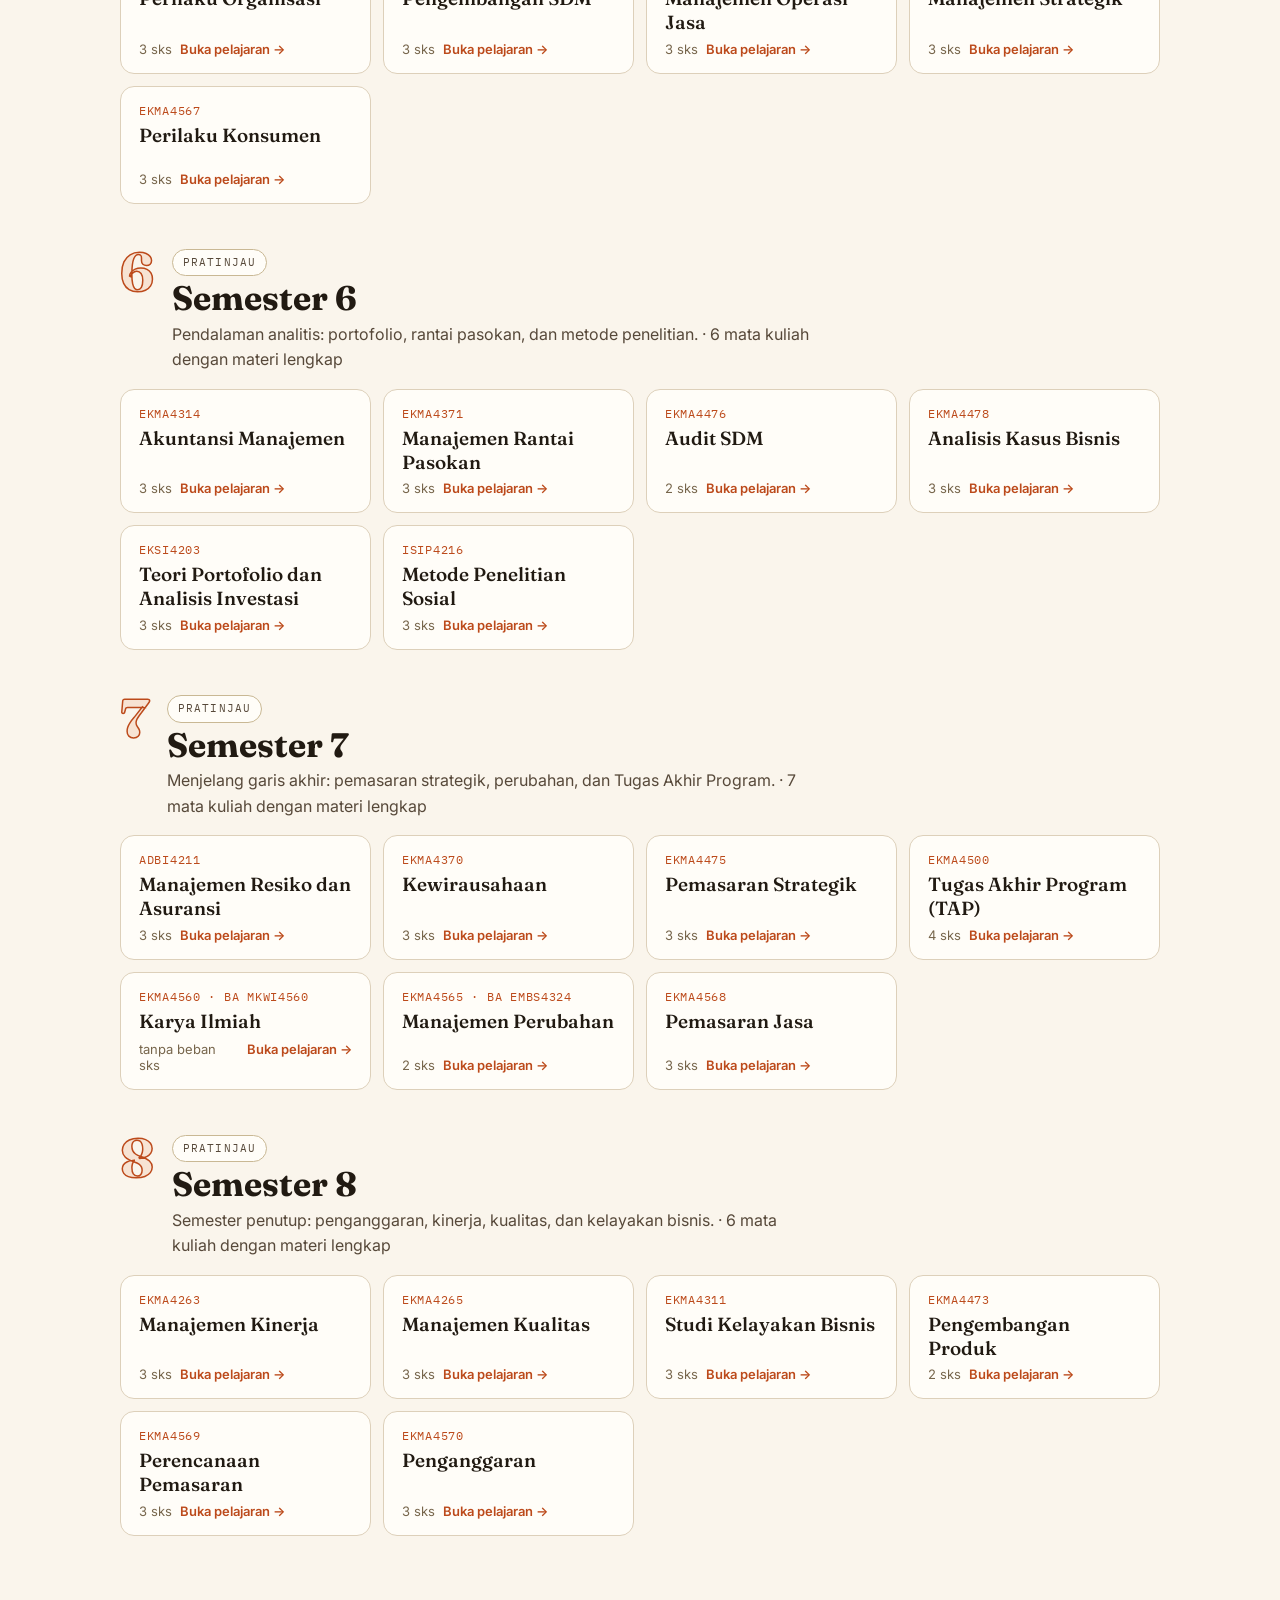
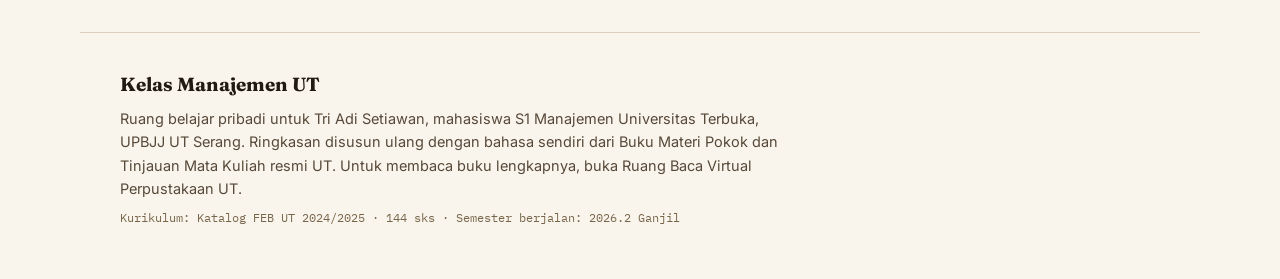
==== commit a0499e8d: "v2.1 refine: contrast fixes (light faint ink, dark accent fill), topic-count truth, Baca keys punctu" ====
--- a/index.html
+++ b/index.html
@@ -3,6 +3,8 @@
 <head>
 <meta charset="UTF-8">
 <meta name="viewport" content="width=device-width, initial-scale=1.0, viewport-fit=cover">
+<meta name="theme-color" media="(prefers-color-scheme: light)" content="#faf5ec">
+<meta name="theme-color" media="(prefers-color-scheme: dark)" content="#16120d">
 <title>Kelas Manajemen UT: Belajar Semester 1 sampai 8</title>
 <meta name="description" content="Ruang belajar pribadi Tri Adi Setiawan untuk seluruh perjalanan S1 Manajemen Universitas Terbuka. Pilih gaya belajarmu, lalu setiap mata kuliah dari Semester 1 sampai 8 tersusun mengikuti caramu belajar.">
 <link rel="preconnect" href="https://fonts.googleapis.com">
@@ -55,7 +57,7 @@
       </div>
 
       <div class="hero-progress reveal" aria-label="Kemajuan studi: tiga semester tuntas, semester keempat berjalan">
-        <div class="progress-track"><div class="progress-fill" id="progressFill"></div></div>
+        <div class="progress-track" id="progressTrack" role="progressbar" aria-valuemin="0" aria-valuemax="100" aria-valuenow="0" aria-label="Kemajuan studi"><div class="progress-fill" id="progressFill"></div></div>
         <div class="progress-marks" aria-hidden="true">
           <span>S1</span><span>S2</span><span>S3</span><span class="mark-now">S4</span><span>S5</span><span>S6</span><span>S7</span><span>S8</span>
         </div>
@@ -68,9 +70,11 @@
           <span class="search-icon" aria-hidden="true">&#9906;</span>
           <input id="searchInput" type="search" inputmode="search" autocomplete="off" placeholder="Ketik nama atau kode, misalnya: keuangan, EMBS4210, riset operasi">
         </div>
-        <p class="search-hint" id="searchHint"></p>
+        <p class="search-hint" id="searchHint" aria-live="polite"></p>
       </div>
     </div>
+
+    <p id="mapNotice" class="map-notice" hidden>Mata kuliah itu tidak ditemukan, ini peta lengkapnya.</p>
 
     <div id="semesterList" class="semester-list"></div>
 
@@ -91,7 +95,6 @@
   <p class="footer-title">Kelas Manajemen UT</p>
   <p>Ruang belajar pribadi untuk Tri Adi Setiawan, mahasiswa S1 Manajemen Universitas Terbuka, UPBJJ UT Serang. Ringkasan disusun ulang dengan bahasa sendiri dari Buku Materi Pokok dan Tinjauan Mata Kuliah resmi UT. Untuk membaca buku lengkapnya, buka Ruang Baca Virtual Perpustakaan UT.</p>
   <p class="footer-meta">Kurikulum: Katalog FEB UT 2024/2025 · 144 sks · Semester berjalan: 2026.2 Ganjil</p>
-  <p class="footer-credit">Made by Darren Labs · Built by Darren Lieu · <a href="https://saweria.co/darren111" target="_blank" rel="noopener">Support on Saweria</a></p>
 </footer>
 
 <!-- Gerbang gaya belajar -->
--- a/styles.css
+++ b/styles.css
@@ -5,15 +5,18 @@
    halaman mata kuliah (visual, auditori, baca, praktik). */
 
 :root {
+  color-scheme: light;
   --paper: #faf5ec;
   --paper-raised: #fffdf8;
   --paper-sunk: #f2ead9;
   --ink: #211a12;
   --ink-soft: #57493a;
-  --ink-faint: #8a7a66;
+  --ink-faint: #77664c;
   --line: #ddd0ba;
   --line-strong: #c9b894;
+  --line-input: #9a7f57;
   --accent: #bc4a1b;
+  --accent-fill: var(--accent);
   --accent-deep: #96400f;
   --accent-tint: #f7e3d3;
   --ok: #3d6b35;
@@ -26,6 +29,7 @@
 }
 
 [data-theme="dark"] {
+  color-scheme: dark;
   --paper: #16120d;
   --paper-raised: #201a13;
   --paper-sunk: #241c14;
@@ -34,7 +38,9 @@
   --ink-faint: #96876f;
   --line: #3a2f22;
   --line-strong: #54432e;
+  --line-input: #776446;
   --accent: #e8793f;
+  --accent-fill: #b34a16;
   --accent-deep: #f0955c;
   --accent-tint: #3a2317;
   --ok: #8fc97f;
@@ -58,7 +64,7 @@
 
 body.gate-open { overflow: hidden; }
 
-::selection { background: var(--accent); color: #fff; }
+::selection { background: var(--accent-fill); color: #fff; }
 
 button { font-family: inherit; }
 :focus-visible { outline: 2px solid var(--accent); outline-offset: 2px; }
@@ -95,7 +101,7 @@
   width: 36px;
   height: 36px;
   border-radius: 10px;
-  background: var(--accent);
+  background: var(--accent-fill);
   color: #fff;
   font-family: var(--font-display);
   font-weight: 700;
@@ -126,6 +132,7 @@
 .style-chip {
   display: inline-flex;
   align-items: center;
+  min-height: 44px;
   gap: 8px;
   border: 1px solid var(--accent);
   background: var(--accent-tint);
@@ -151,6 +158,7 @@
 .theme-toggle {
   display: inline-flex;
   align-items: center;
+  min-height: 44px;
   gap: 7px;
   border: 1px solid var(--line-strong);
   background: var(--paper-raised);
@@ -176,7 +184,7 @@
   display: flex;
   align-items: flex-start;
   justify-content: center;
-  padding: clamp(20px, 5vh, 56px) clamp(16px, 4vw, 40px) 48px;
+  padding: clamp(20px, 5vh, 56px) clamp(16px, 4vw, 40px) max(48px, env(safe-area-inset-bottom));
 }
 
 .gate[hidden] { display: none; }
@@ -187,8 +195,8 @@
   position: absolute;
   top: -6px;
   right: 0;
-  width: 42px;
-  height: 42px;
+  width: 44px;
+  height: 44px;
   border-radius: 50%;
   border: 1px solid var(--line-strong);
   background: var(--paper-raised);
@@ -236,7 +244,7 @@
 
 .gate-card {
   text-align: left;
-  border: 1px solid var(--line-strong);
+  border: 1px solid var(--line-input);
   background: var(--paper-raised);
   border-radius: var(--radius);
   padding: 22px 22px 20px;
@@ -263,7 +271,7 @@
   width: 48px;
   height: 48px;
   border-radius: 14px;
-  background: var(--accent);
+  background: var(--accent-fill);
   color: #fff;
   font-size: 24px;
   line-height: 1;
@@ -424,7 +432,7 @@
   display: flex;
   align-items: center;
   gap: 10px;
-  border: 1px solid var(--line-strong);
+  border: 1px solid var(--line-input);
   background: var(--paper-raised);
   border-radius: 14px;
   padding: 6px 16px;
@@ -460,6 +468,10 @@
 .no-result-title { font-family: var(--font-display); font-size: 22px; color: var(--ink); margin: 0 0 6px; }
 
 .btn-ghost {
+  display: inline-flex;
+  align-items: center;
+  justify-content: center;
+  min-height: 44px;
   border: 1px solid var(--line-strong);
   background: var(--paper-raised);
   color: var(--ink);
@@ -471,6 +483,19 @@
 }
 
 .btn-ghost:hover { border-color: var(--accent); color: var(--accent); }
+
+.map-notice {
+  margin: 28px 0 0;
+  padding: 13px 18px;
+  border: 1px solid var(--accent);
+  background: var(--accent-tint);
+  border-radius: 12px;
+  color: var(--ink);
+  font-size: 15px;
+  max-width: 640px;
+}
+
+.map-notice[hidden] { display: none; }
 
 /* ---------- Peta semester ---------- */
 .semester-list { display: grid; gap: 44px; margin-top: 40px; }
@@ -580,6 +605,8 @@
 .subject { padding-top: clamp(28px, 5vw, 52px); }
 
 .back-link {
+  display: inline-block;
+  padding: 10px 0;
   color: var(--accent);
   font-weight: 600;
   text-decoration: none;
@@ -665,7 +692,7 @@
   height: 30px;
   padding: 0 6px;
   border-radius: 9px;
-  background: var(--accent);
+  background: var(--accent-fill);
   color: #fff;
   font-family: var(--font-mono);
   font-size: 13px;
@@ -763,6 +790,10 @@
 .quiz-q { font-weight: 600; margin: 0 0 12px; line-height: 1.5; }
 
 .quiz-btn {
+  display: inline-flex;
+  align-items: center;
+  justify-content: center;
+  min-height: 44px;
   border: 1px solid var(--accent);
   background: transparent;
   color: var(--accent-deep);
@@ -824,7 +855,7 @@
 
 .audio-missing strong { color: var(--ink); }
 
-.transcript { margin-top: 20px; border: 1px solid var(--line); border-radius: 14px; background: var(--paper-raised); }
+.transcript { margin-top: 20px; border: 1px solid var(--line-input); border-radius: 14px; background: var(--paper-raised); }
 
 .transcript summary {
   cursor: pointer;
@@ -877,7 +908,7 @@
 .notes-area {
   width: 100%;
   min-height: 170px;
-  border: 1px solid var(--line-strong);
+  border: 1px solid var(--line-input);
   border-radius: 14px;
   background: var(--paper-raised);
   color: var(--ink);
@@ -898,6 +929,15 @@
   padding: 6px 2px 14px;
   scroll-snap-type: x mandatory;
   -webkit-overflow-scrolling: touch;
+  -webkit-mask-image: linear-gradient(to right, #000 88%, transparent);
+  mask-image: linear-gradient(to right, #000 88%, transparent);
+}
+
+.flash-note {
+  font-family: var(--font-mono);
+  font-size: 12.5px;
+  color: var(--ink-faint);
+  margin: 0;
 }
 
 .flashcard {
@@ -937,7 +977,7 @@
 }
 
 .flash-front {
-  background: var(--accent);
+  background: var(--accent-fill);
   color: #fff;
   justify-content: center;
 }
@@ -975,6 +1015,9 @@
 }
 
 .subject-nav a {
+  display: inline-flex;
+  align-items: center;
+  min-height: 44px;
   color: var(--accent);
   font-weight: 600;
   text-decoration: none;
@@ -988,7 +1031,7 @@
 /* ---------- Footer ---------- */
 .footer {
   border-top: 1px solid var(--line);
-  padding: 36px clamp(16px, 4vw, 40px) 44px;
+  padding: 36px clamp(16px, 4vw, 40px) max(44px, env(safe-area-inset-bottom));
   max-width: 1120px;
   margin: 0 auto;
   color: var(--ink-soft);
@@ -998,9 +1041,6 @@
 .footer-title { font-family: var(--font-display); font-weight: 700; font-size: 19px; color: var(--ink); margin: 0 0 8px; }
 .footer p { max-width: 680px; margin: 0 0 8px; line-height: 1.6; }
 .footer-meta { font-family: var(--font-mono); font-size: 12px; color: var(--ink-faint); }
-.footer-credit { font-family: var(--font-mono); font-size: 12px; color: var(--ink-faint); }
-.footer-credit a { color: var(--accent); text-decoration: none; }
-.footer-credit a:hover { text-decoration: underline; }
 
 /* ---------- Animasi muncul ---------- */
 .reveal {
@@ -1016,6 +1056,16 @@
   .reveal { opacity: 1; transform: none; transition: none; }
   .progress-fill { transition: none; }
   .flash-inner { transition: none; }
+  body, .gate-card, .course-card, .style-chip, .theme-toggle { transition: none; }
+  .gate-card:hover, .course-card:hover { transform: none; }
+}
+
+@supports not (-webkit-text-stroke: 1px black) {
+  .semester-num { color: var(--accent); }
+}
+
+@media (max-width: 1120px) {
+  .map-arrow { display: none; }
 }
 
 /* ---------- Layar kecil ---------- */
@@ -1023,8 +1073,9 @@
   .topbar-student { display: none; }
   .brand-name { font-size: 17px; }
   .gate-grid { grid-template-columns: 1fr; }
-  .hero-stats { grid-template-columns: 1fr; }
-  .stat { padding: 16px 18px; }
+  .stat { padding: 14px 12px; }
+  .stat-value { font-size: 19px; }
+  .stat-label { font-size: 11px; }
   .semester-num { font-size: 42px; }
   .course-grid { grid-template-columns: 1fr 1fr; }
   .topic-box { flex-basis: 100%; }
@@ -1037,4 +1088,6 @@
   .course-grid { grid-template-columns: 1fr; }
   .theme-toggle-label { display: none; }
   .style-chip { padding: 7px 11px; }
-}
+  .topbar { flex-wrap: wrap; row-gap: 2px; }
+  .topbar-actions { margin-left: auto; }
+}
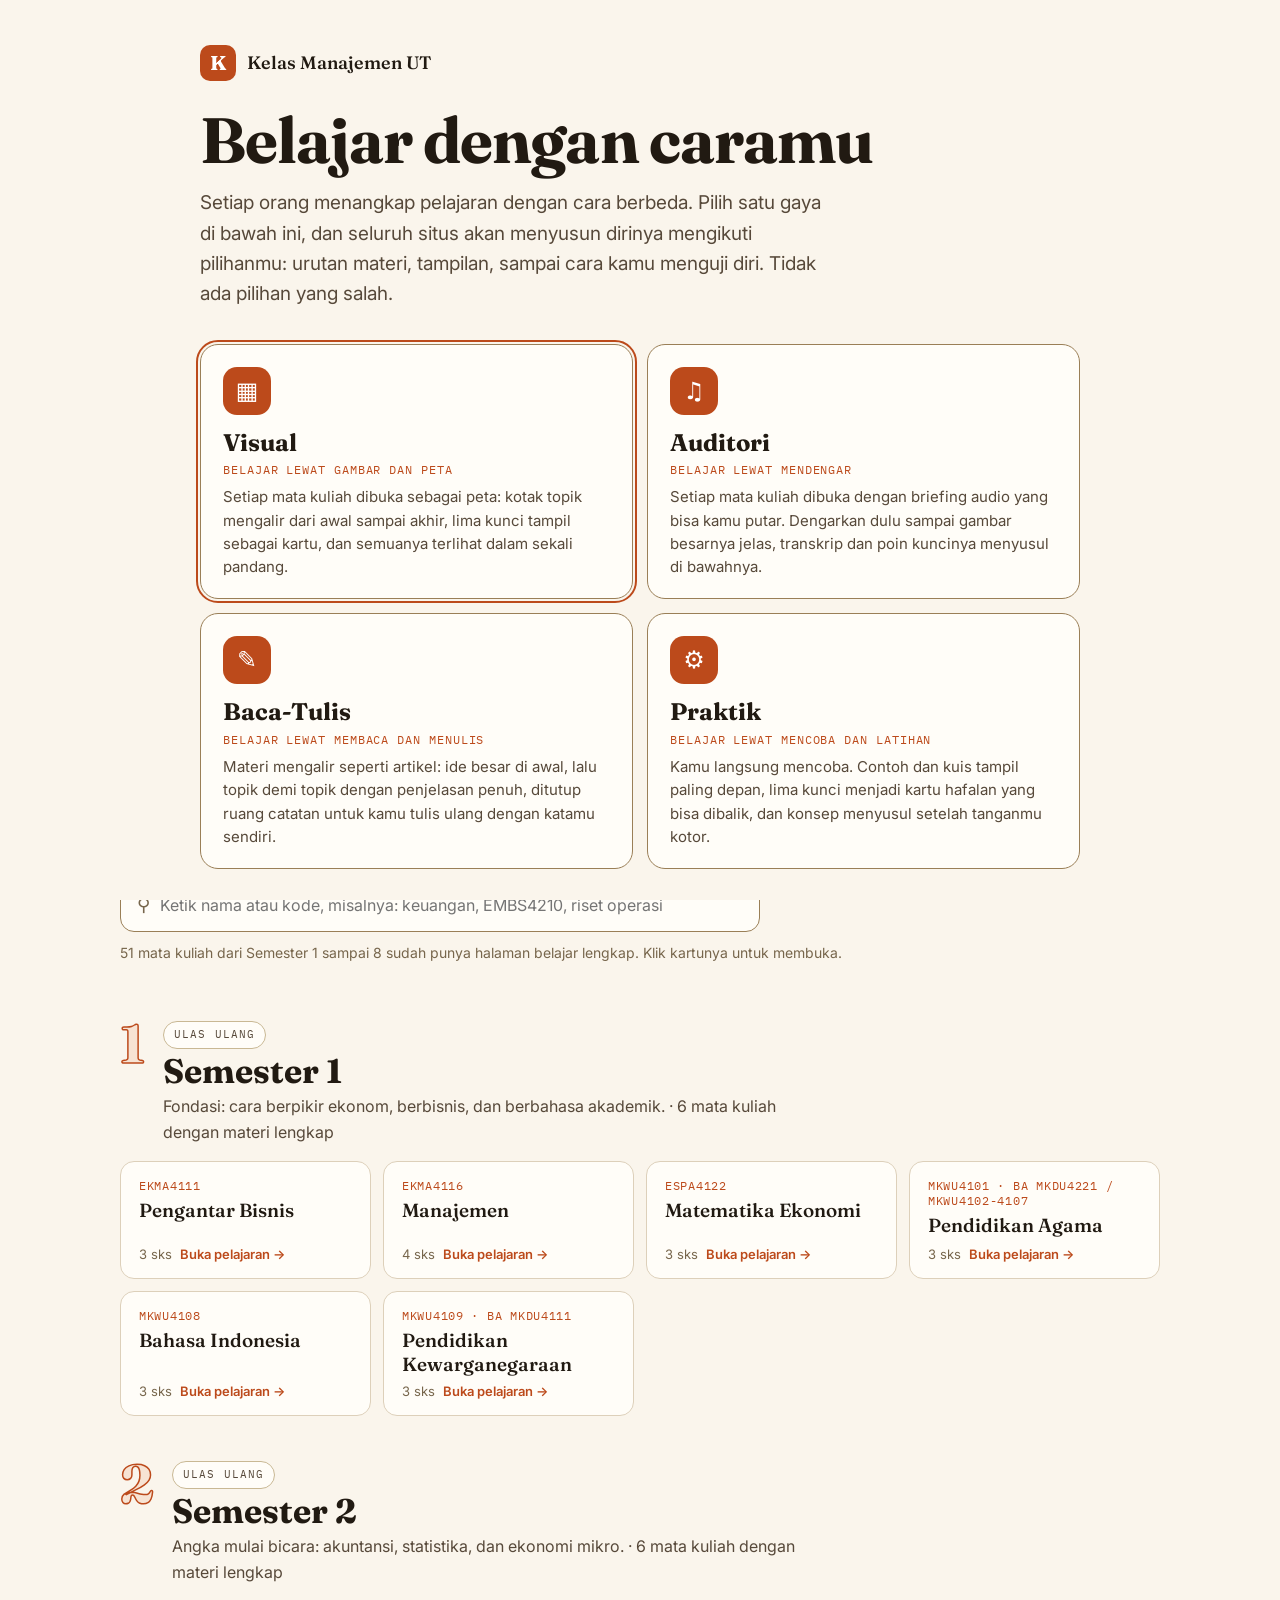
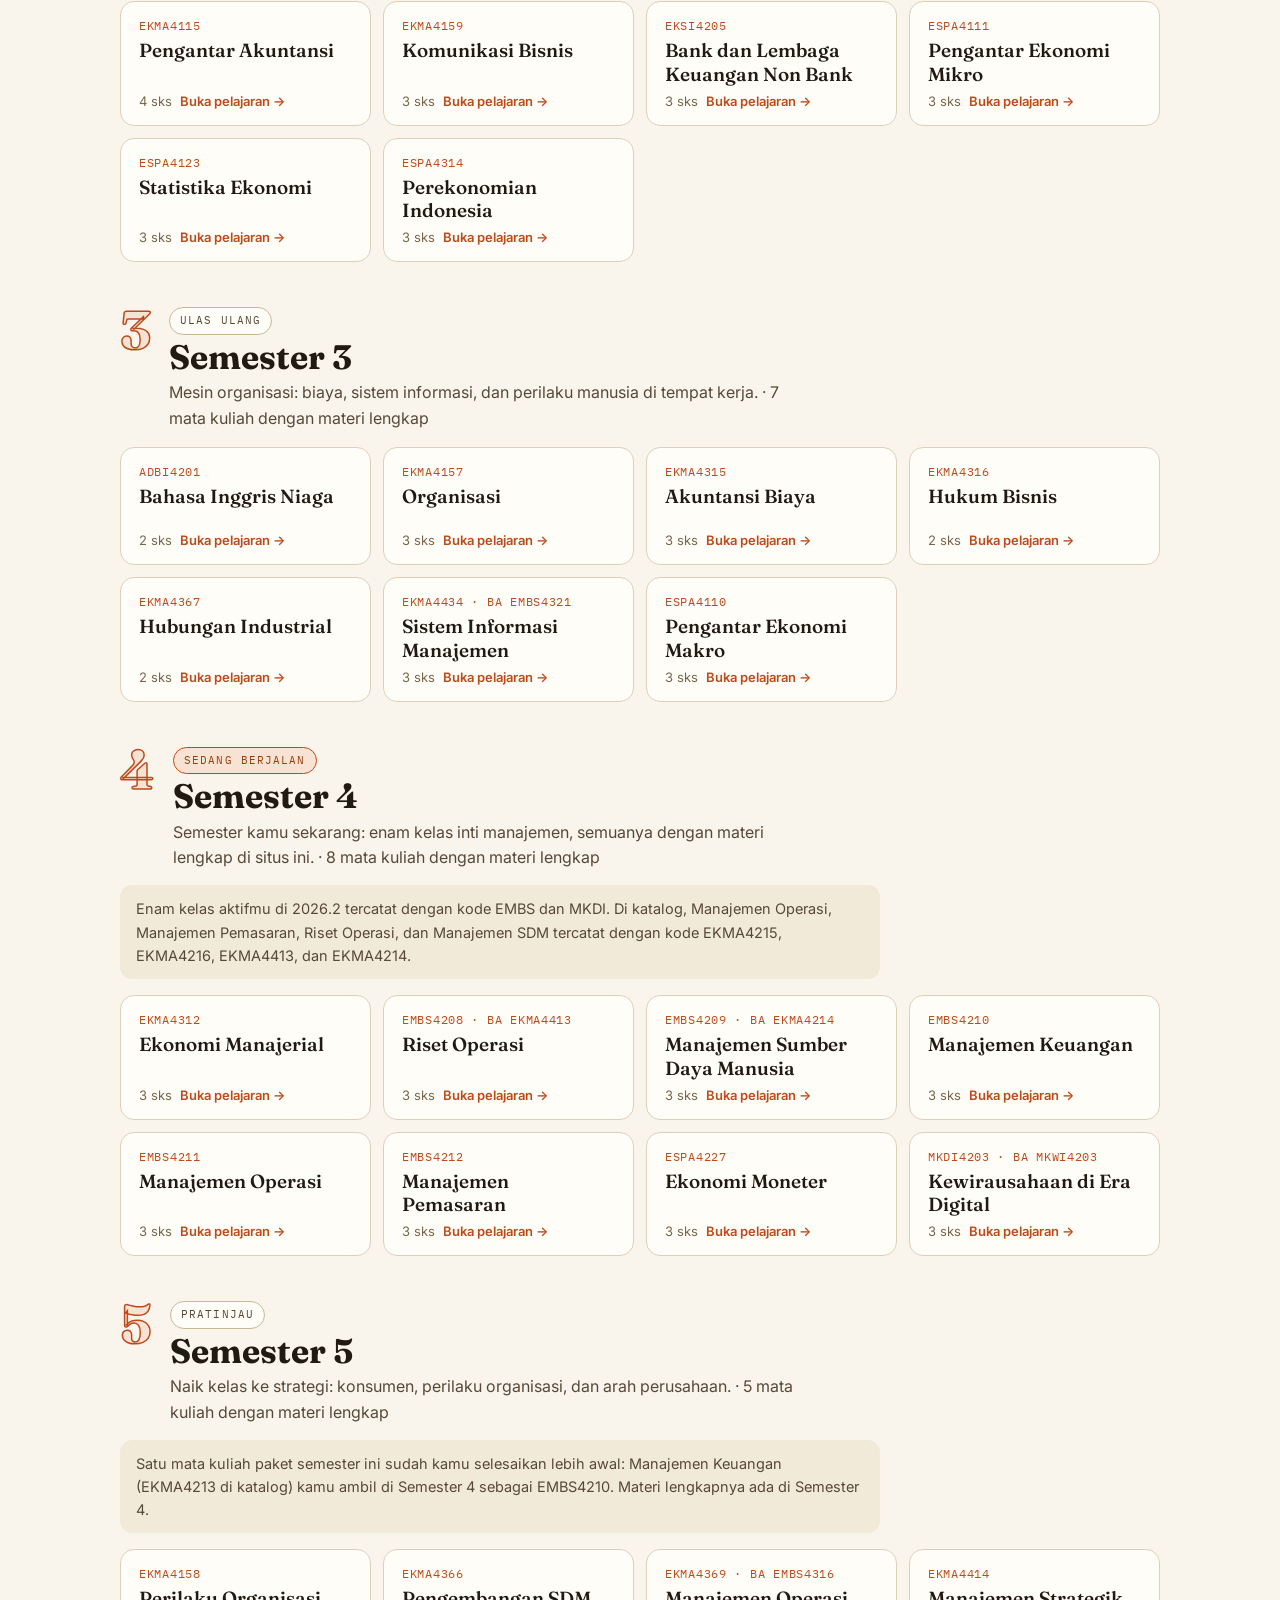
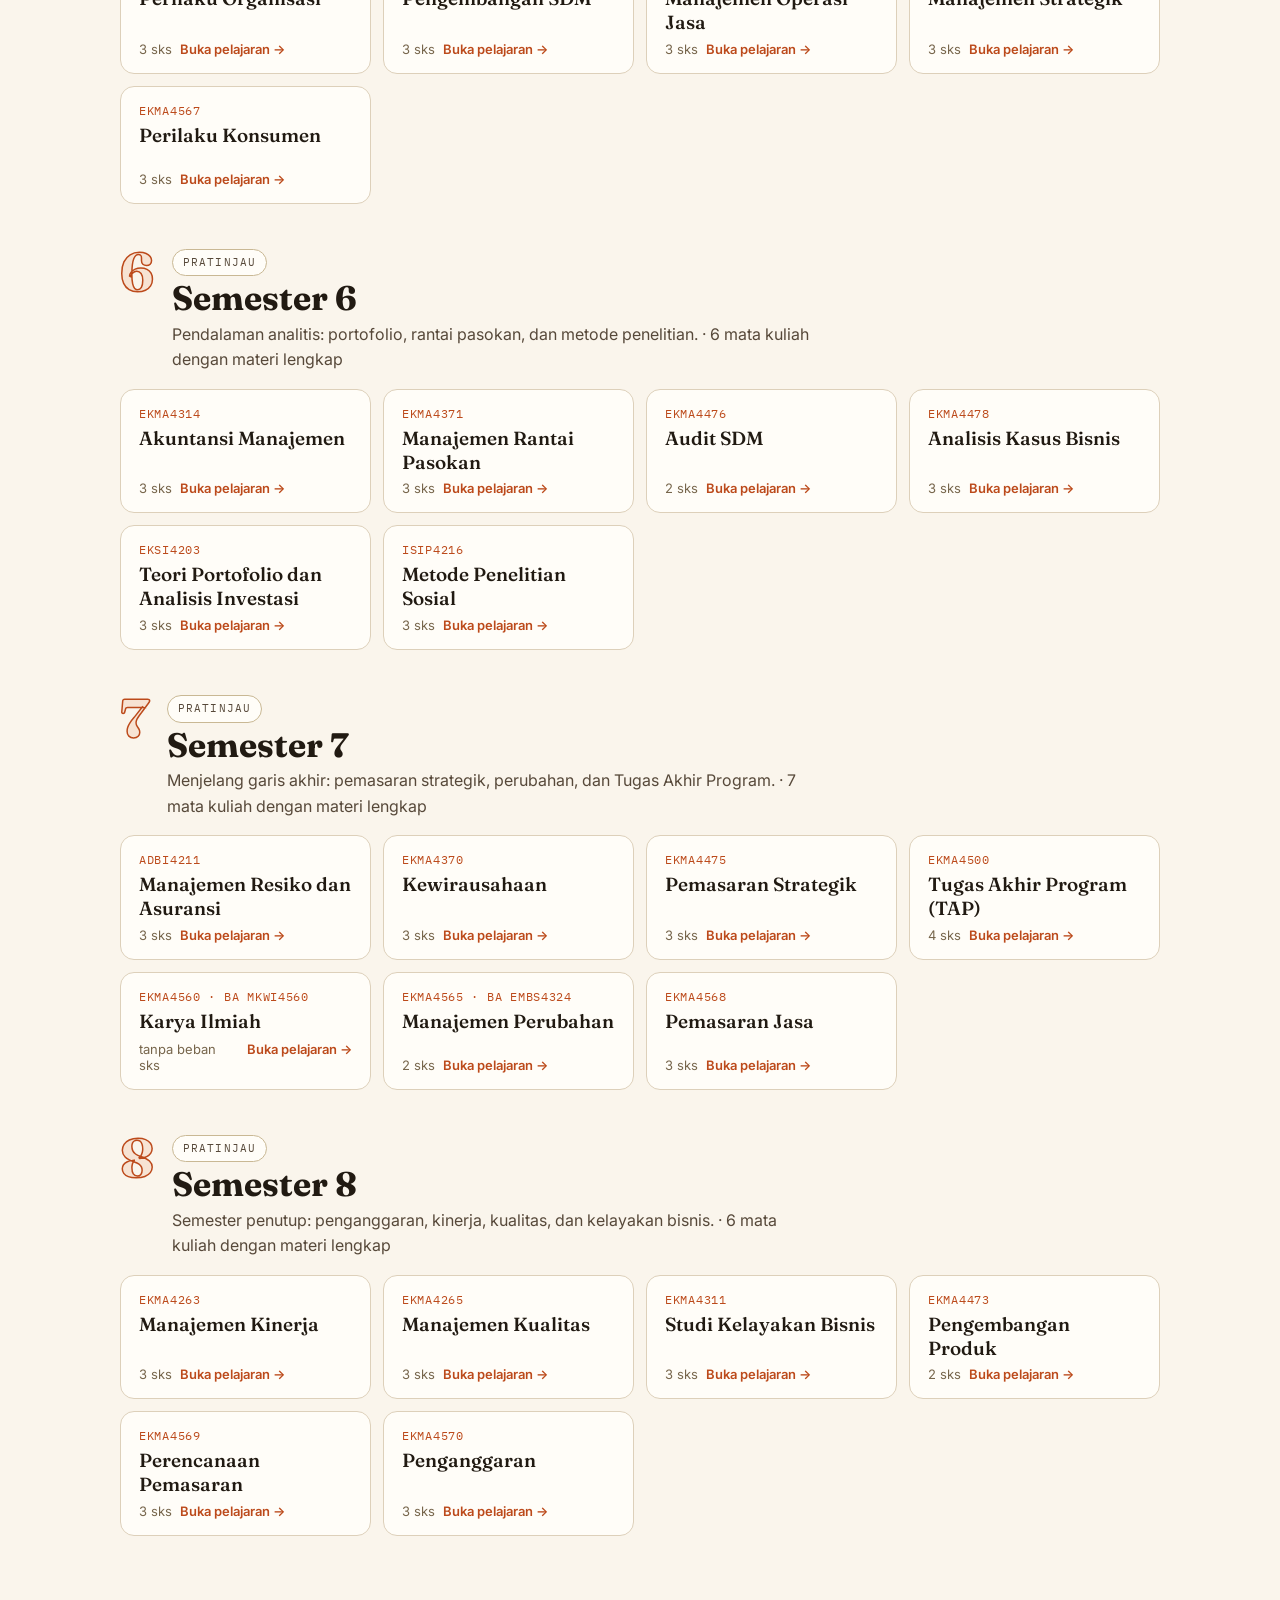
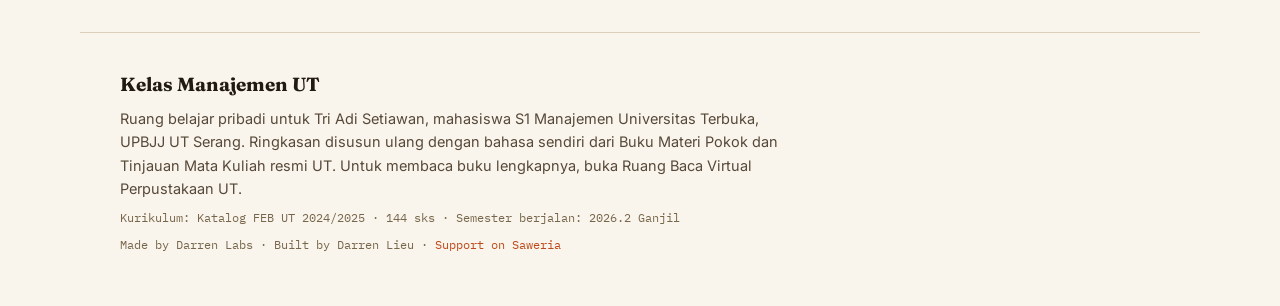
==== commit 7671b797: "Footer: restore Darren Labs credit and Saweria support link (lost in v2.1 refine rewrite; originally" ====
--- a/index.html
+++ b/index.html
@@ -10,7 +10,7 @@
 <link rel="preconnect" href="https://fonts.googleapis.com">
 <link rel="preconnect" href="https://fonts.gstatic.com" crossorigin>
 <link href="https://fonts.googleapis.com/css2?family=Fraunces:opsz,wght@9..144,400;9..144,560;9..144,700&family=Inter:wght@400;500;600;700&family=IBM+Plex+Mono:wght@400;500&display=swap" rel="stylesheet">
-<link rel="stylesheet" href="styles.css">
+<link rel="stylesheet" href="styles.css?v=213">
 </head>
 <body>
 
@@ -95,6 +95,7 @@
   <p class="footer-title">Kelas Manajemen UT</p>
   <p>Ruang belajar pribadi untuk Tri Adi Setiawan, mahasiswa S1 Manajemen Universitas Terbuka, UPBJJ UT Serang. Ringkasan disusun ulang dengan bahasa sendiri dari Buku Materi Pokok dan Tinjauan Mata Kuliah resmi UT. Untuk membaca buku lengkapnya, buka Ruang Baca Virtual Perpustakaan UT.</p>
   <p class="footer-meta">Kurikulum: Katalog FEB UT 2024/2025 · 144 sks · Semester berjalan: 2026.2 Ganjil</p>
+  <p class="footer-credit">Made by Darren Labs · Built by Darren Lieu · <a href="https://saweria.co/darren111" target="_blank" rel="noopener">Support on Saweria</a></p>
 </footer>
 
 <!-- Gerbang gaya belajar -->
@@ -109,7 +110,7 @@
   </div>
 </div>
 
-<script src="data.js"></script>
-<script src="app.js"></script>
+<script src="data.js?v=212"></script>
+<script src="app.js?v=212"></script>
 </body>
 </html>
--- a/styles.css
+++ b/styles.css
@@ -1041,6 +1041,9 @@
 .footer-title { font-family: var(--font-display); font-weight: 700; font-size: 19px; color: var(--ink); margin: 0 0 8px; }
 .footer p { max-width: 680px; margin: 0 0 8px; line-height: 1.6; }
 .footer-meta { font-family: var(--font-mono); font-size: 12px; color: var(--ink-faint); }
+.footer-credit { font-family: var(--font-mono); font-size: 12px; color: var(--ink-faint); }
+.footer-credit a { color: var(--accent); text-decoration: none; }
+.footer-credit a:hover { text-decoration: underline; }
 
 /* ---------- Animasi muncul ---------- */
 .reveal {
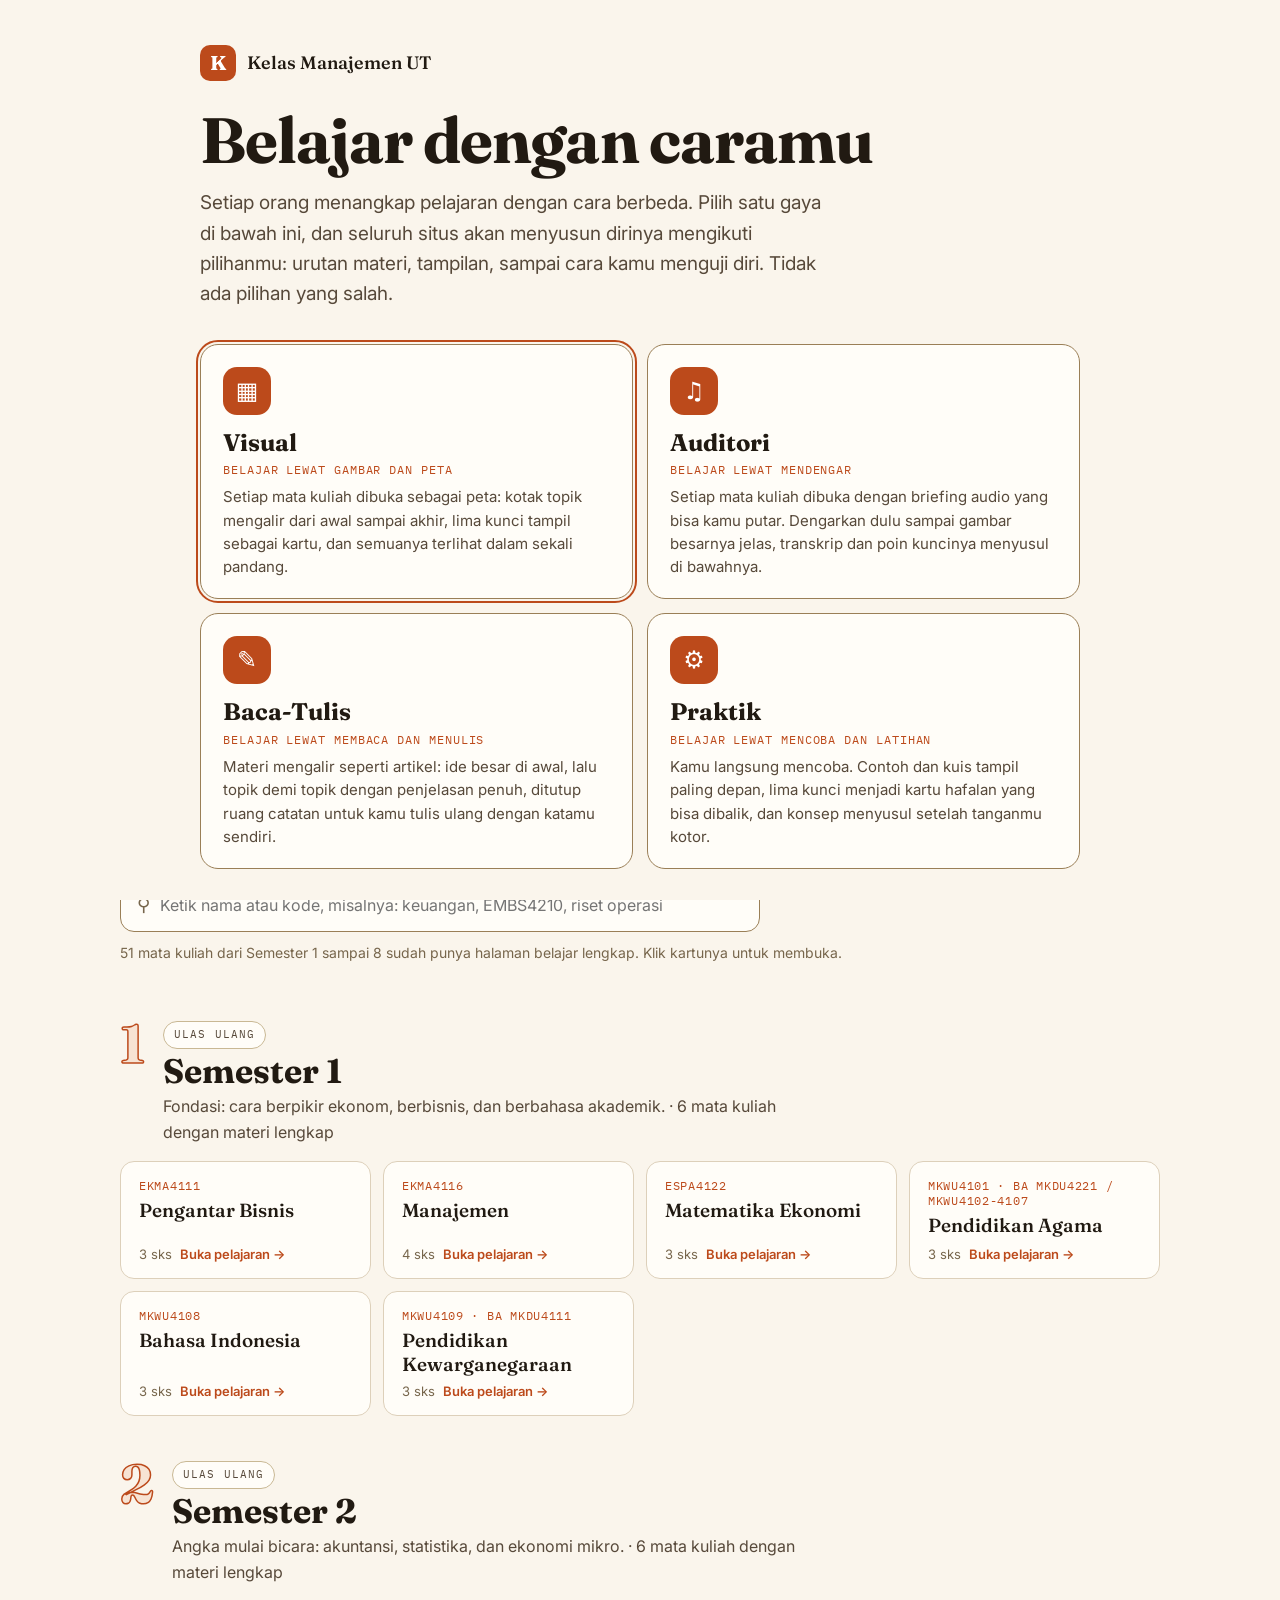
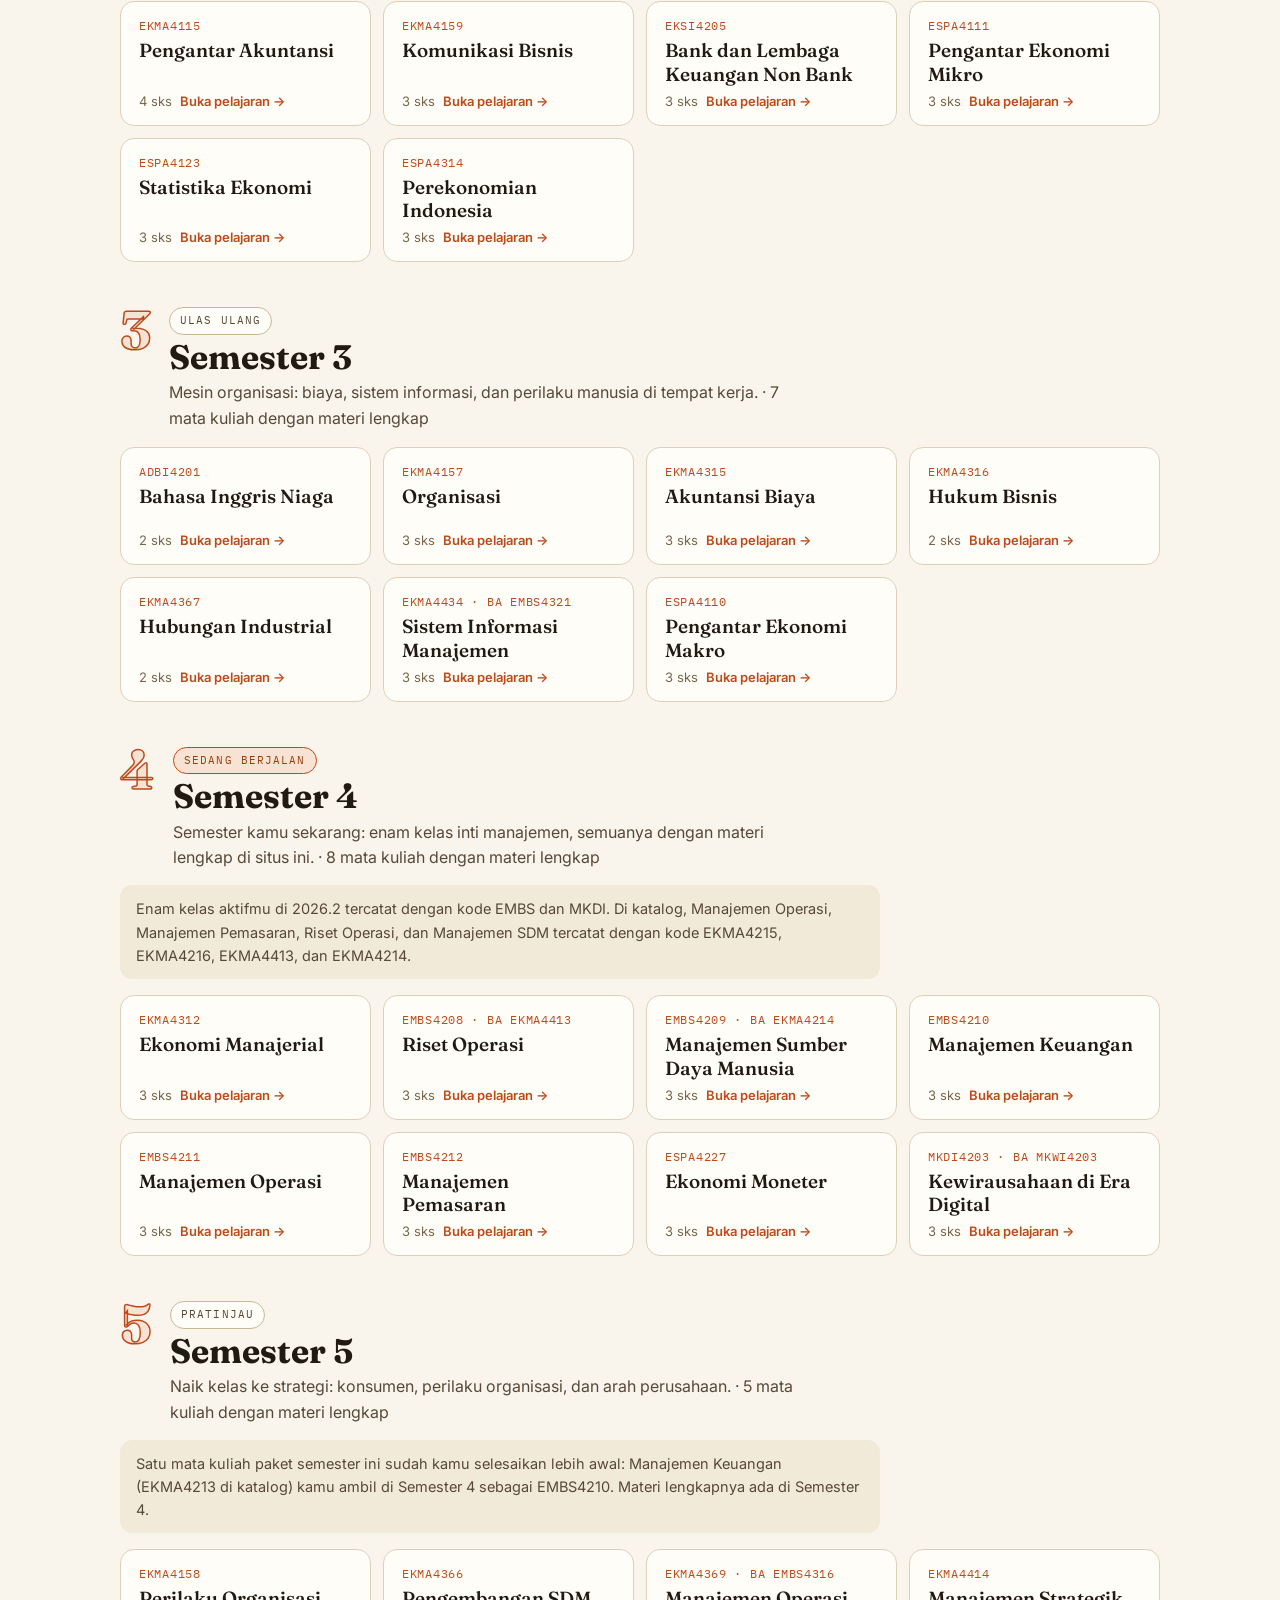
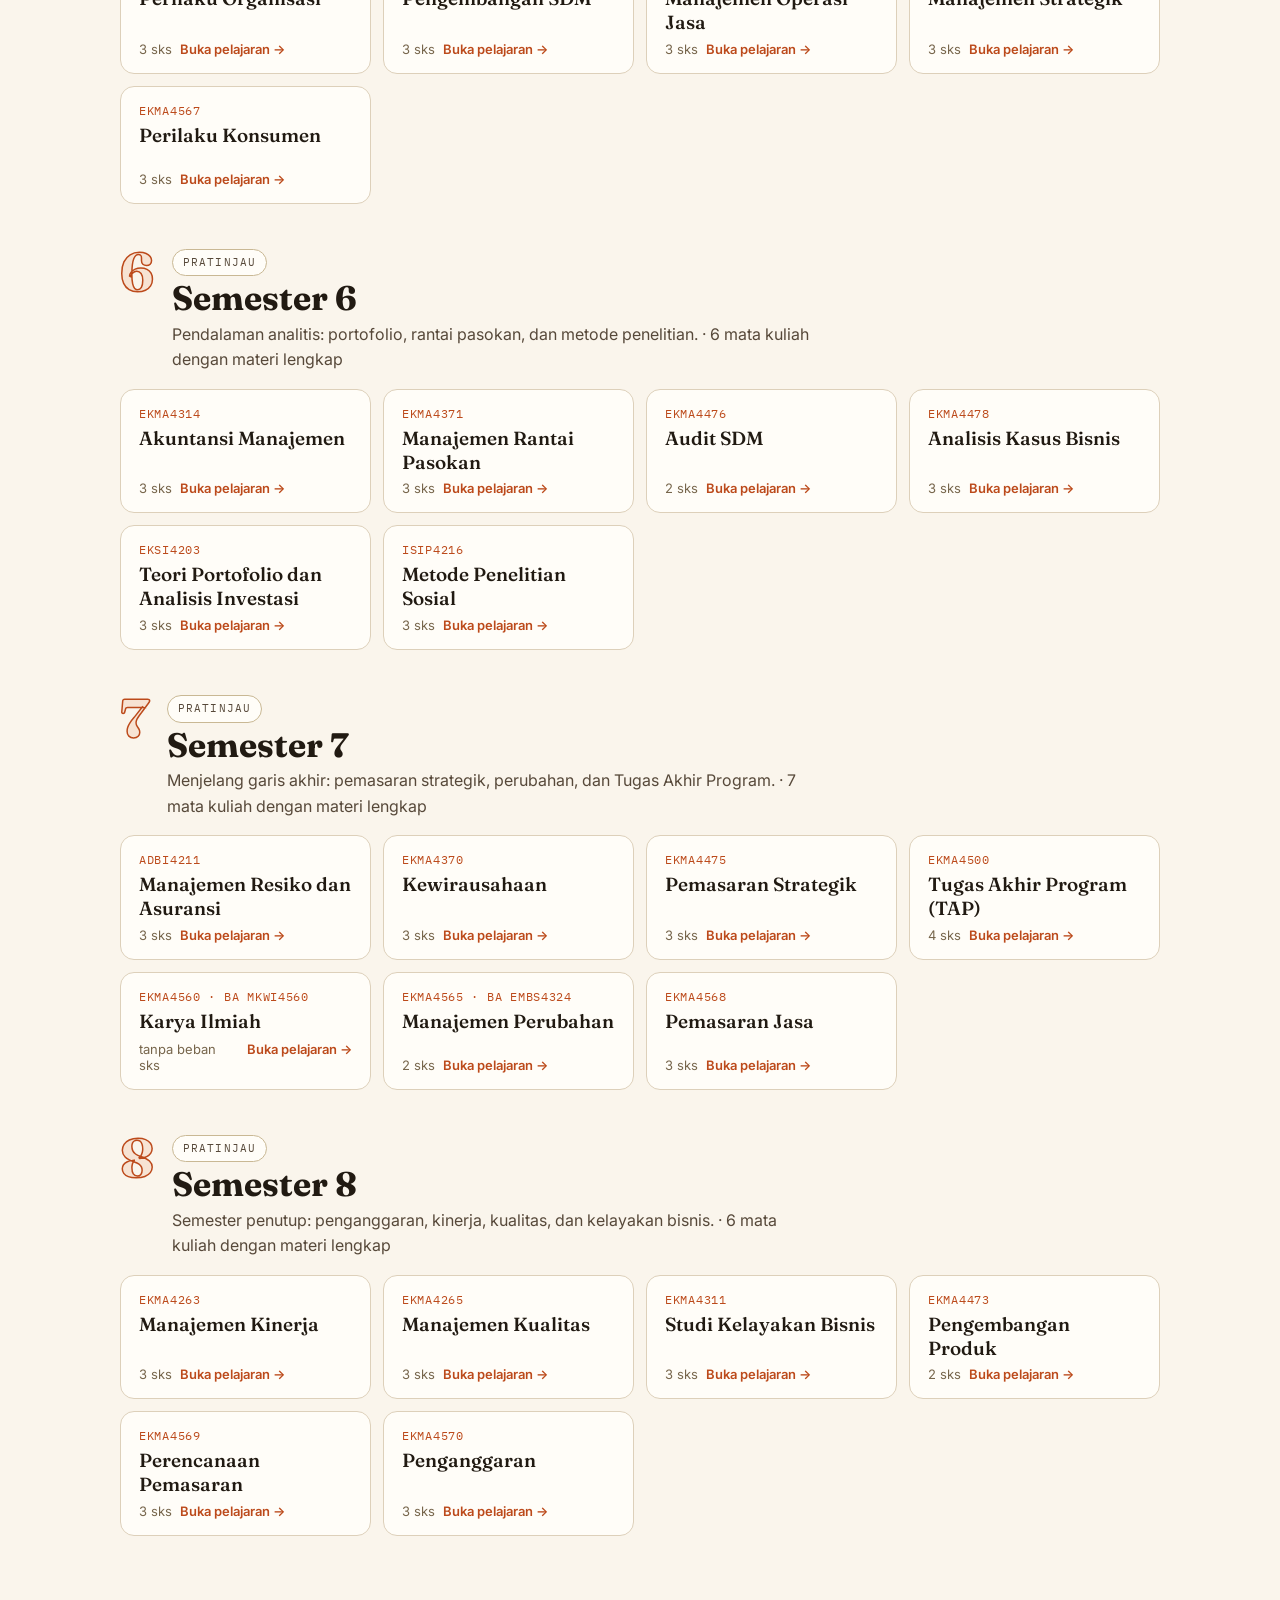
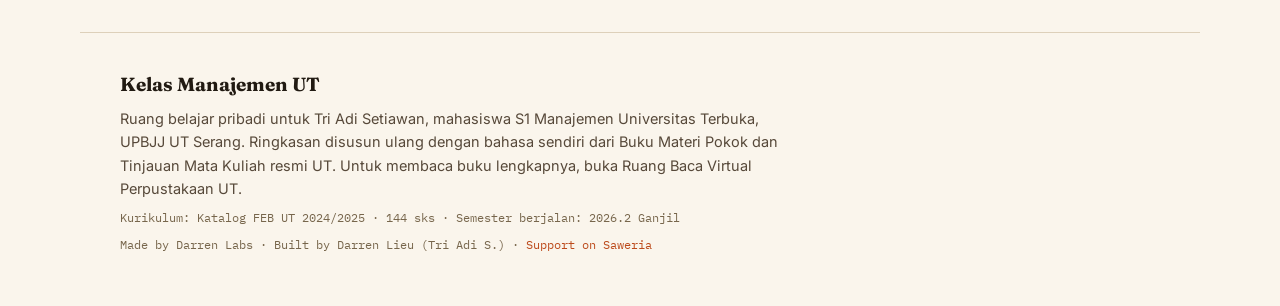
==== commit 40372283: "Credit: builder name now reads Darren Lieu (Tri Adi S.)" ====
--- a/index.html
+++ b/index.html
@@ -95,7 +95,7 @@
   <p class="footer-title">Kelas Manajemen UT</p>
   <p>Ruang belajar pribadi untuk Tri Adi Setiawan, mahasiswa S1 Manajemen Universitas Terbuka, UPBJJ UT Serang. Ringkasan disusun ulang dengan bahasa sendiri dari Buku Materi Pokok dan Tinjauan Mata Kuliah resmi UT. Untuk membaca buku lengkapnya, buka Ruang Baca Virtual Perpustakaan UT.</p>
   <p class="footer-meta">Kurikulum: Katalog FEB UT 2024/2025 · 144 sks · Semester berjalan: 2026.2 Ganjil</p>
-  <p class="footer-credit">Made by Darren Labs · Built by Darren Lieu · <a href="https://saweria.co/darren111" target="_blank" rel="noopener">Support on Saweria</a></p>
+  <p class="footer-credit">Made by Darren Labs · Built by Darren Lieu (Tri Adi S.) · <a href="https://saweria.co/darren111" target="_blank" rel="noopener">Support on Saweria</a></p>
 </footer>
 
 <!-- Gerbang gaya belajar -->
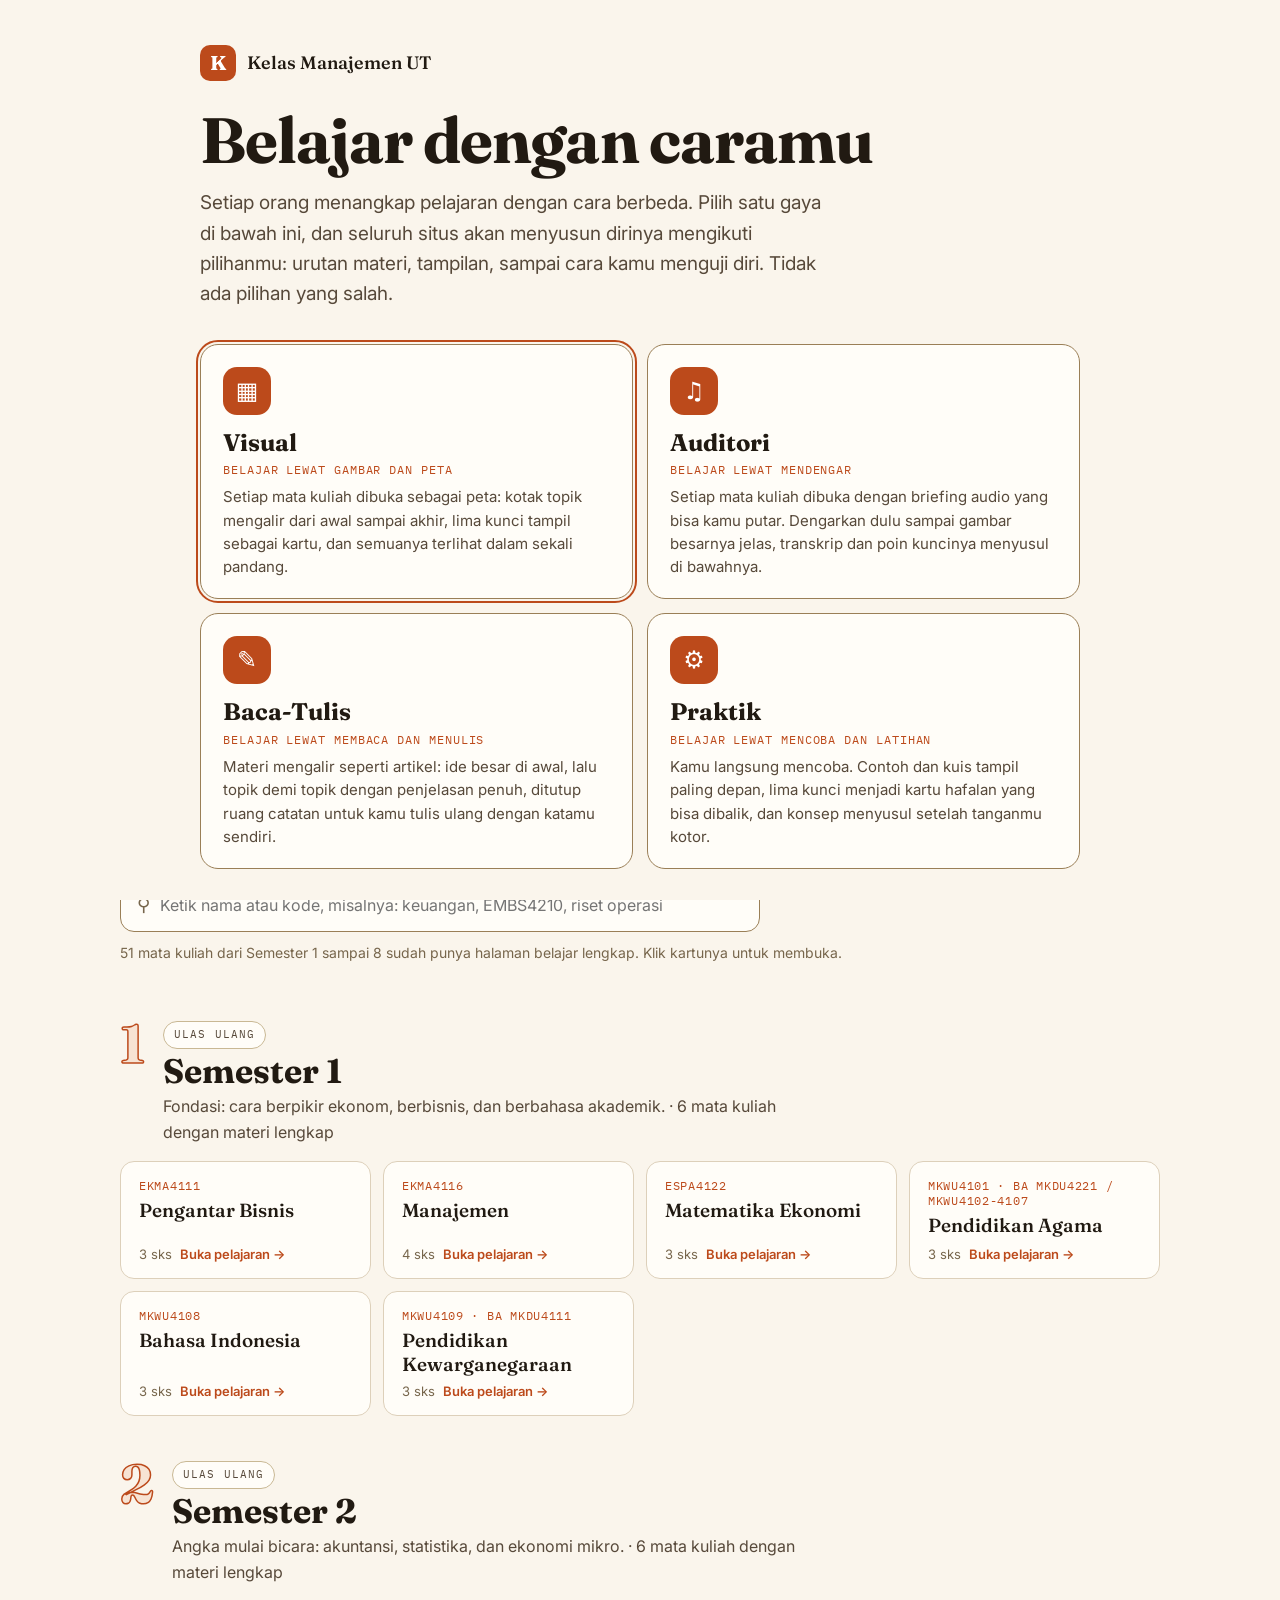
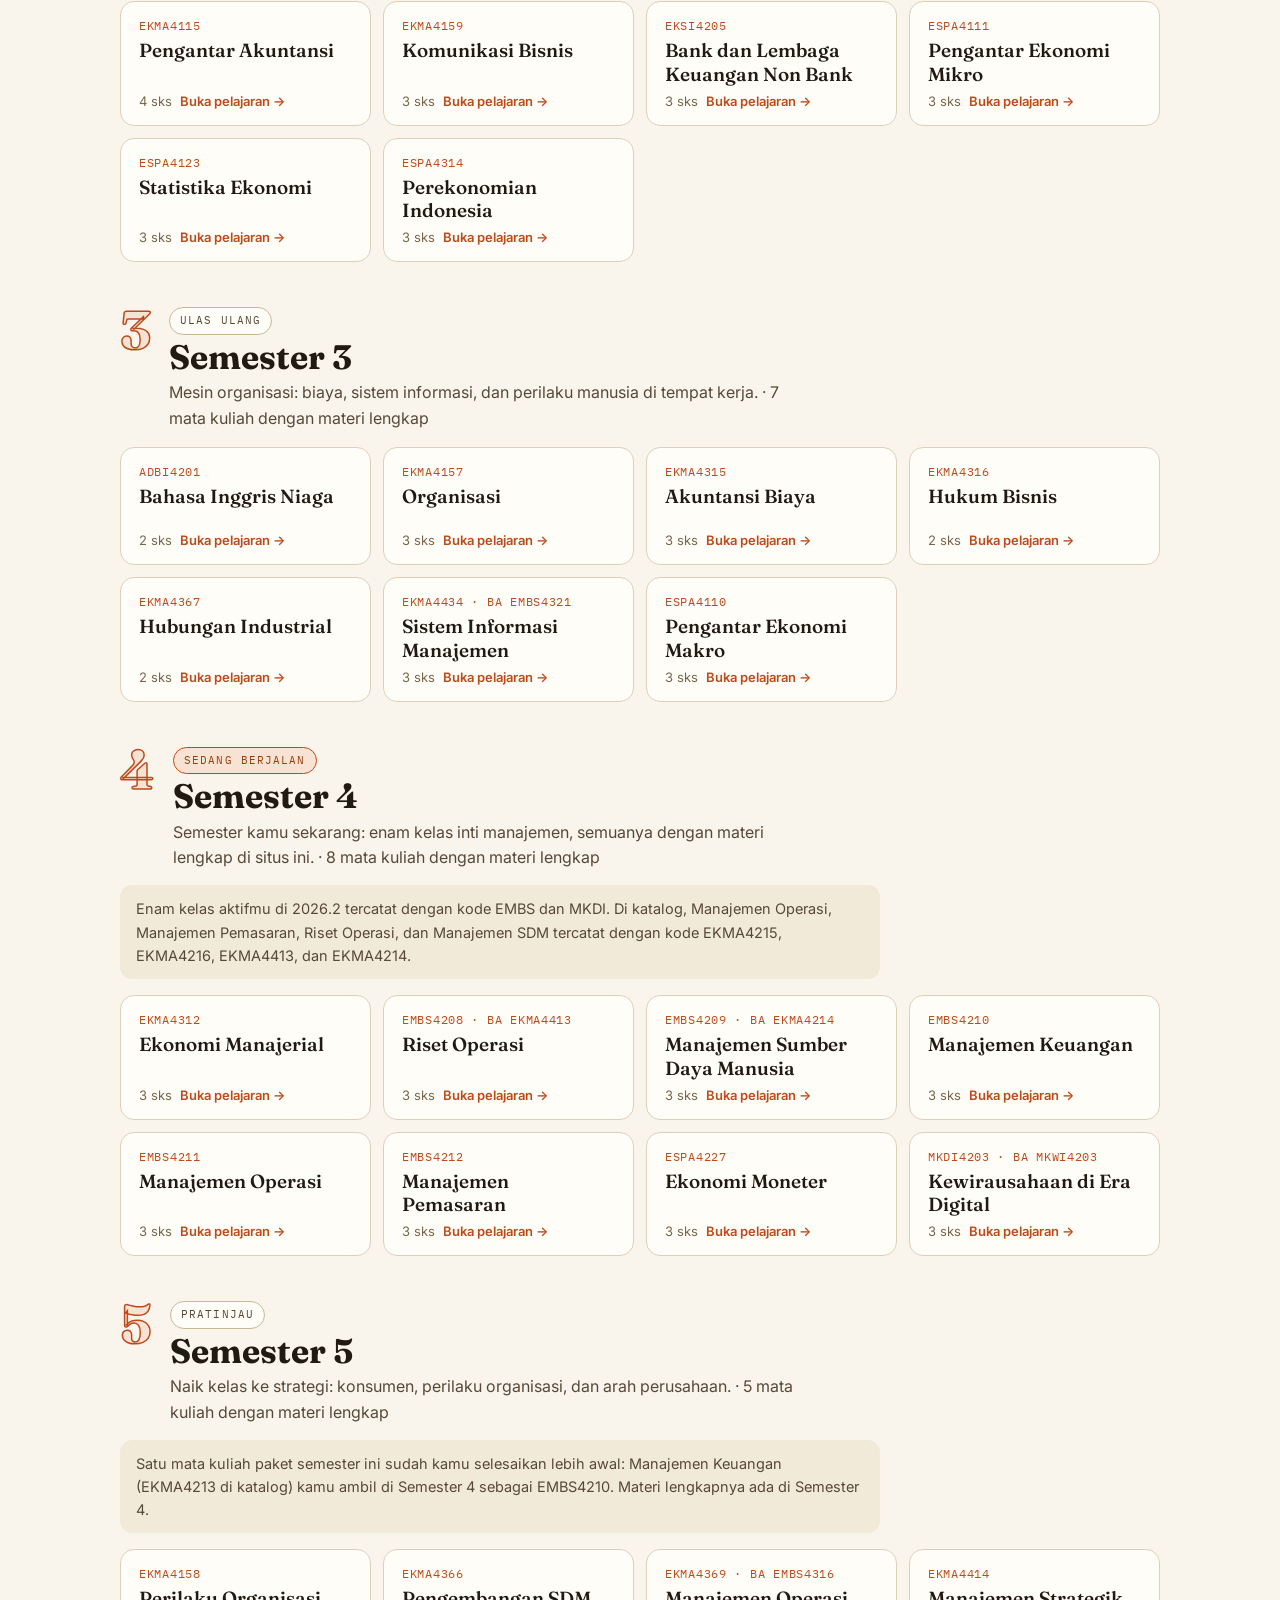
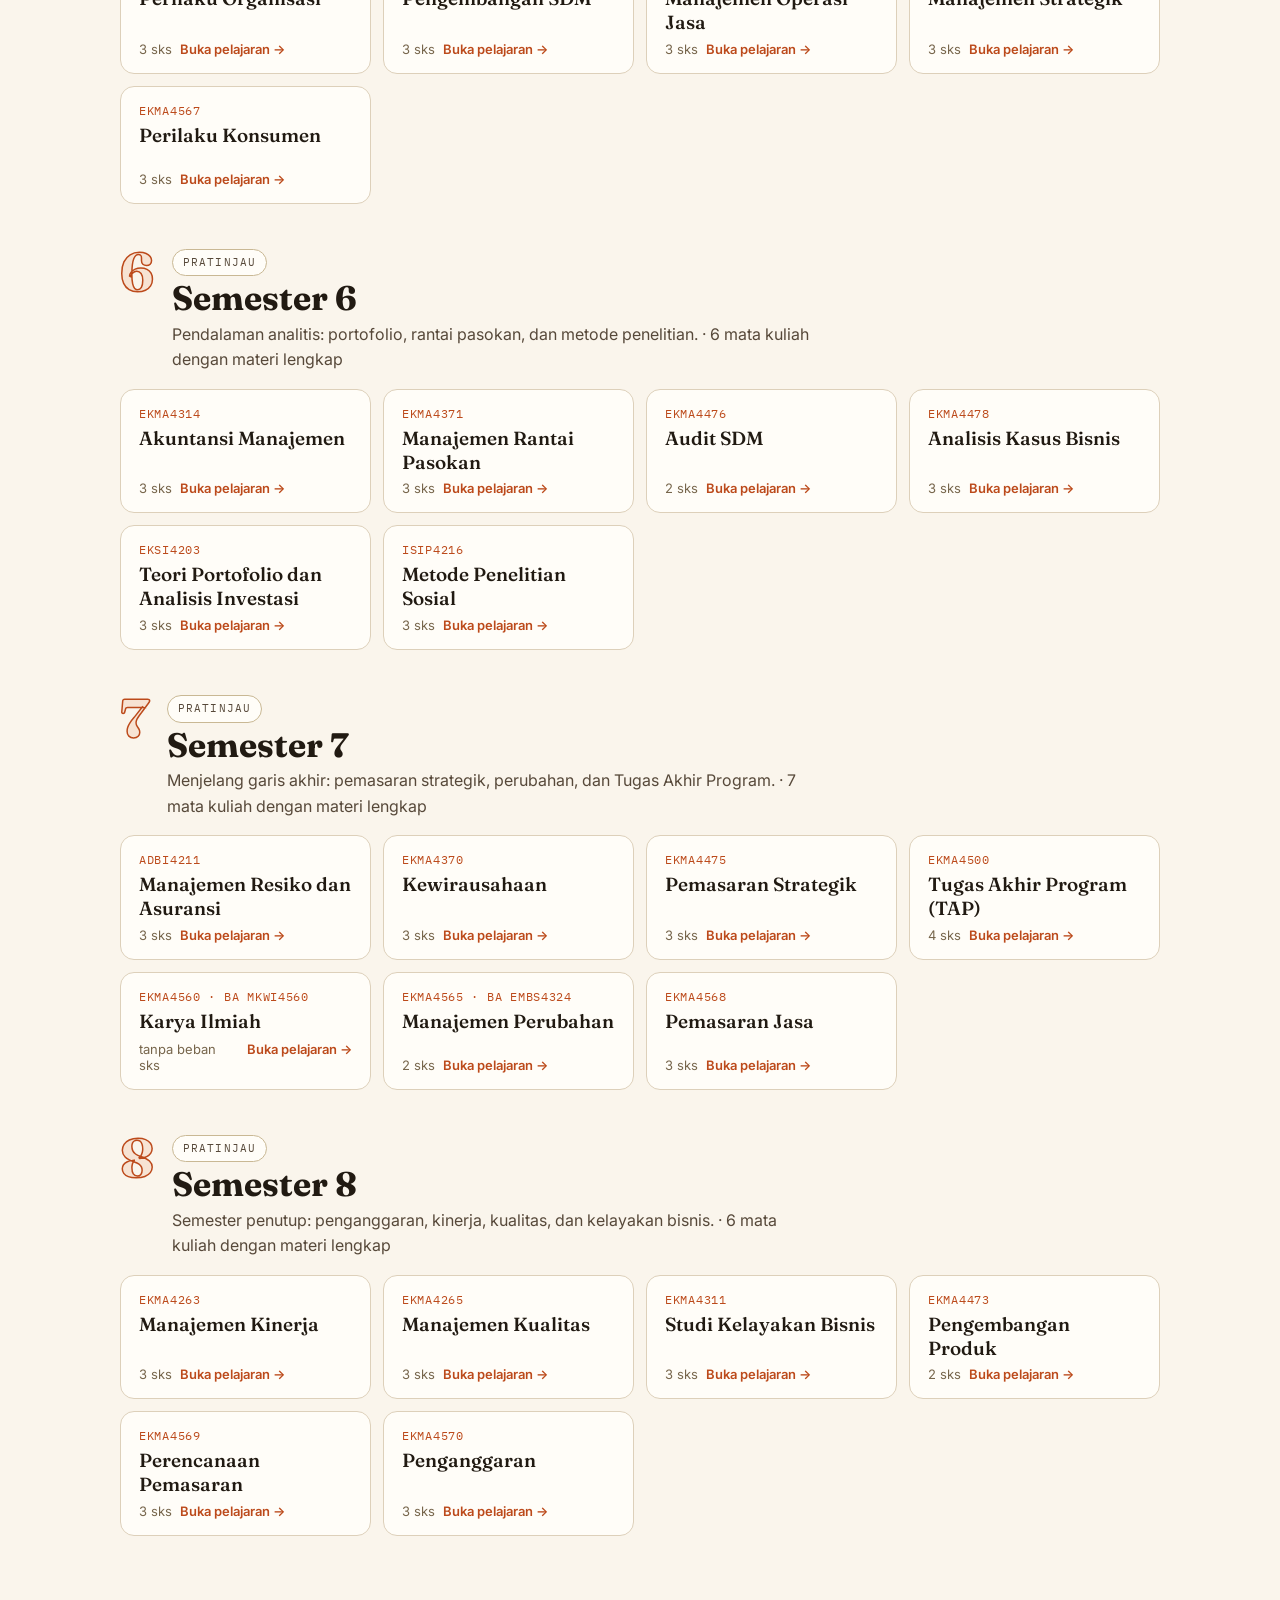
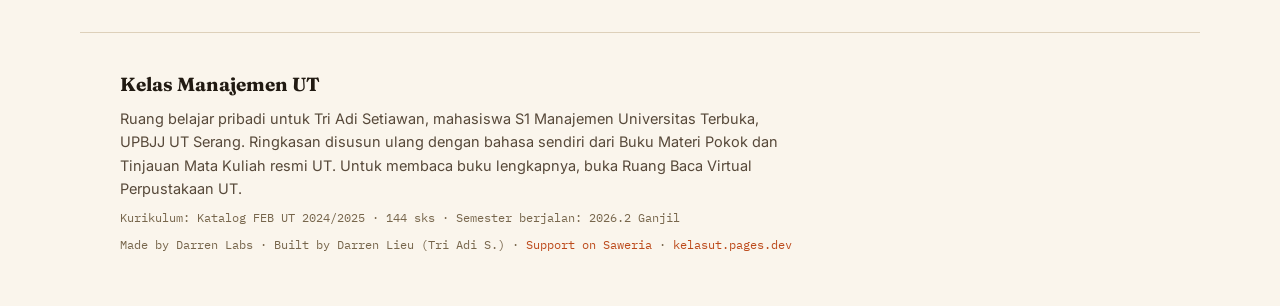
==== commit da8fc29a: "Update site footer with Cloudflare Pages address" ====
--- a/index.html
+++ b/index.html
@@ -95,7 +95,7 @@
   <p class="footer-title">Kelas Manajemen UT</p>
   <p>Ruang belajar pribadi untuk Tri Adi Setiawan, mahasiswa S1 Manajemen Universitas Terbuka, UPBJJ UT Serang. Ringkasan disusun ulang dengan bahasa sendiri dari Buku Materi Pokok dan Tinjauan Mata Kuliah resmi UT. Untuk membaca buku lengkapnya, buka Ruang Baca Virtual Perpustakaan UT.</p>
   <p class="footer-meta">Kurikulum: Katalog FEB UT 2024/2025 · 144 sks · Semester berjalan: 2026.2 Ganjil</p>
-  <p class="footer-credit">Made by Darren Labs · Built by Darren Lieu (Tri Adi S.) · <a href="https://saweria.co/darren111" target="_blank" rel="noopener">Support on Saweria</a></p>
+  <p class="footer-credit">Made by Darren Labs · Built by Darren Lieu (Tri Adi S.) · <a href="https://saweria.co/darren111" target="_blank" rel="noopener">Support on Saweria</a> &middot; <a href="https://kelasut.pages.dev">kelasut.pages.dev</a></p>
 </footer>
 
 <!-- Gerbang gaya belajar -->
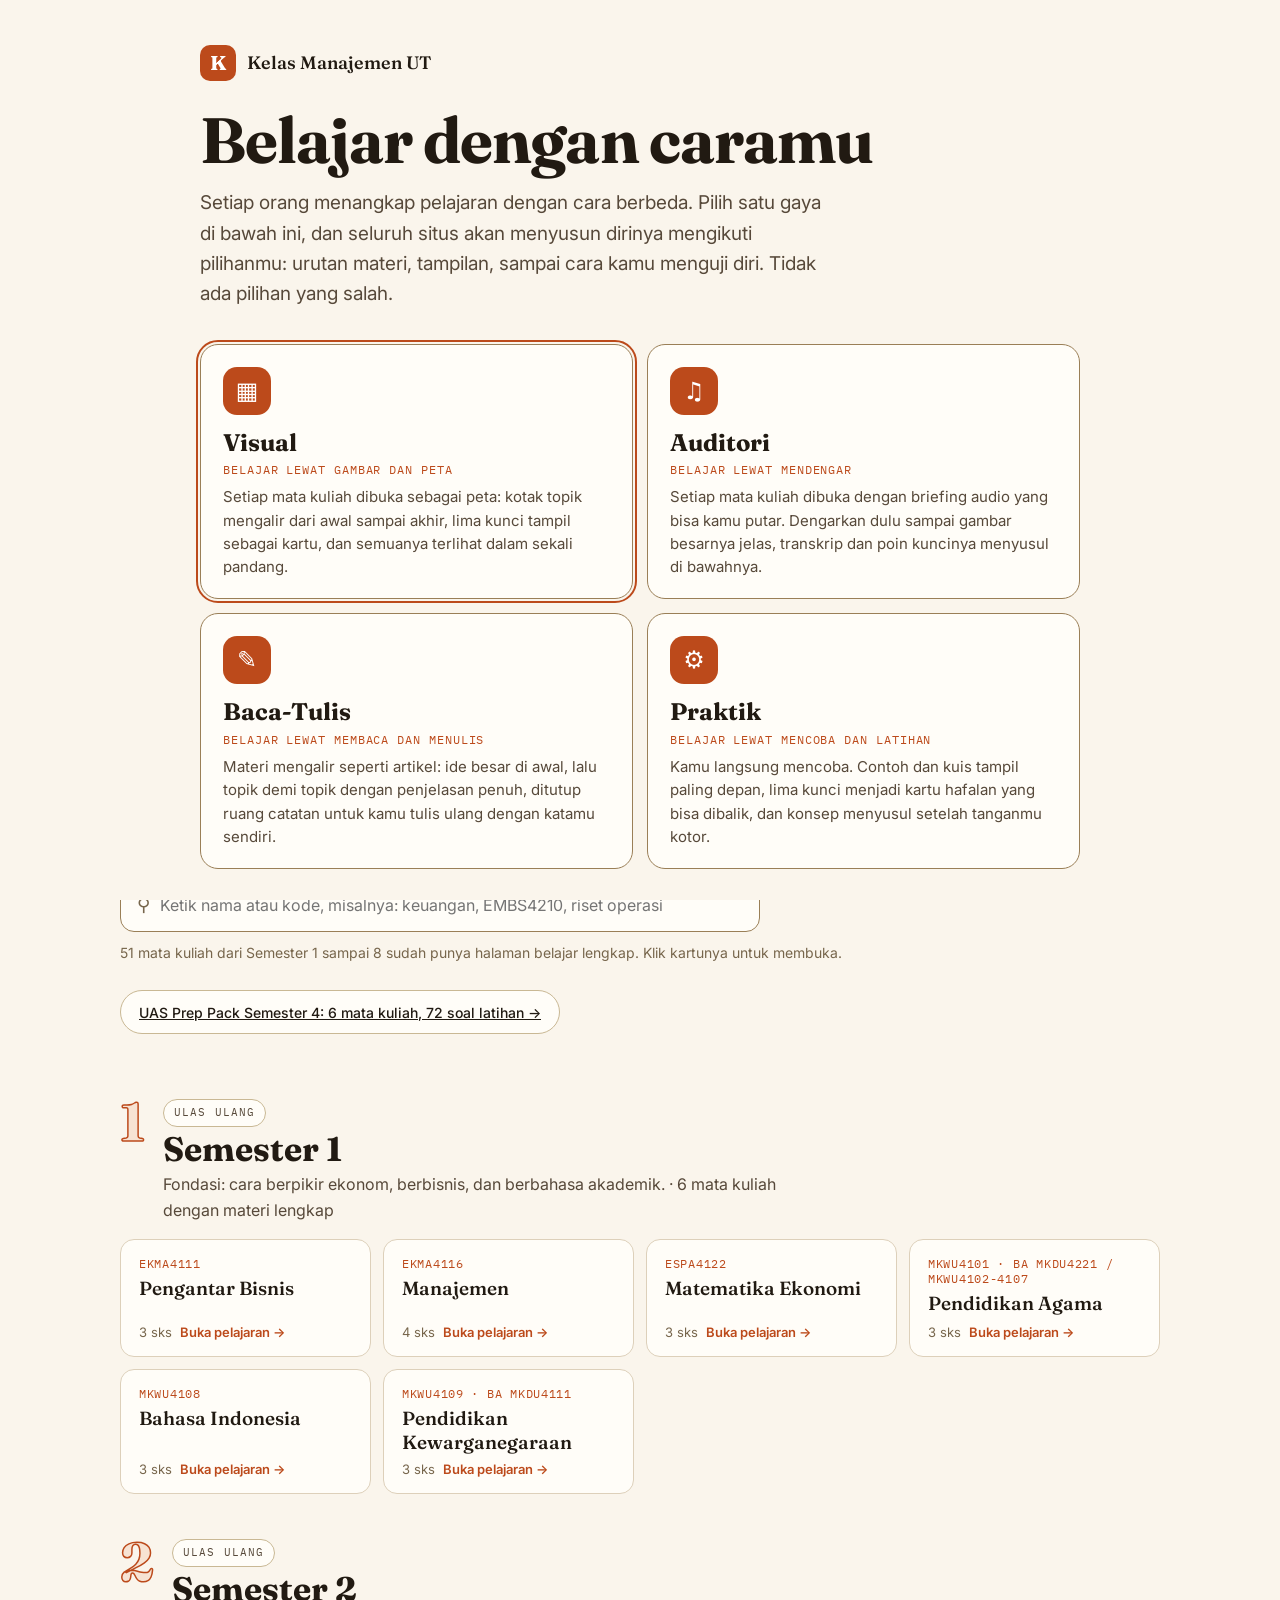
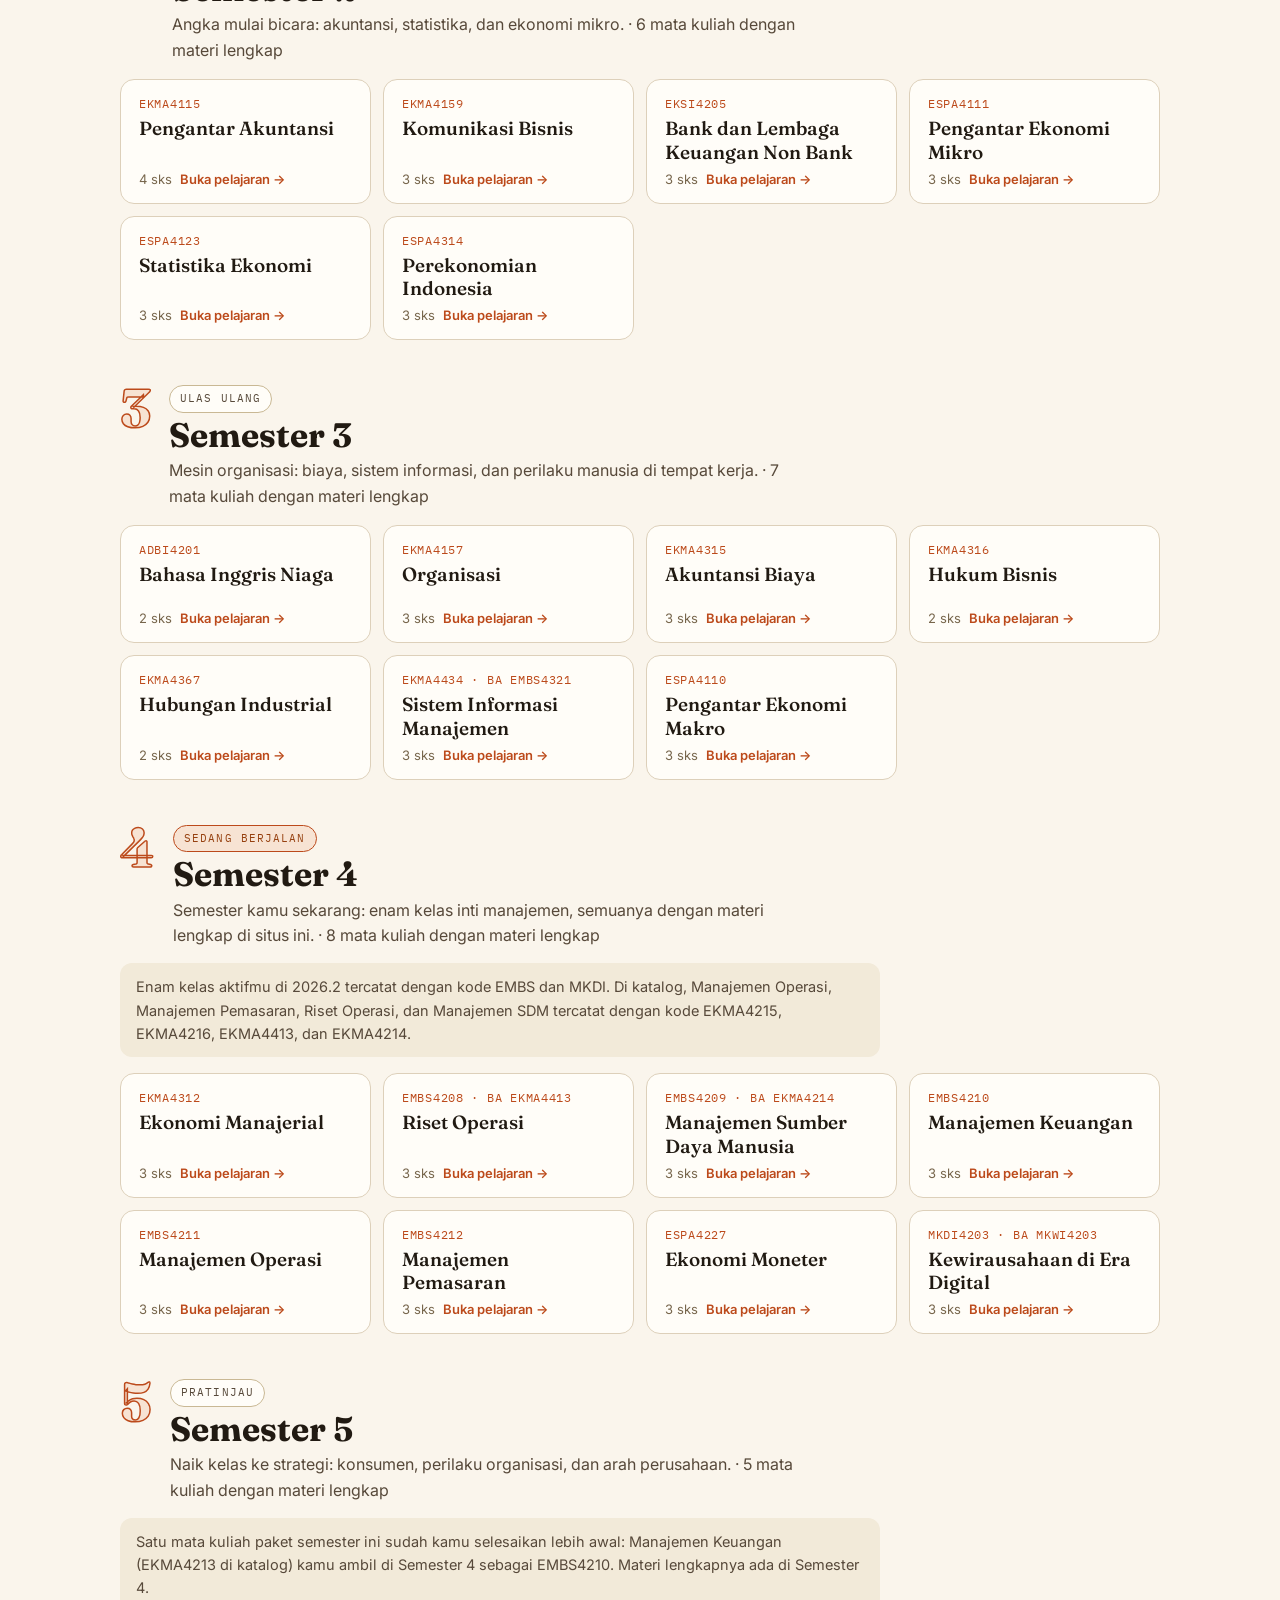
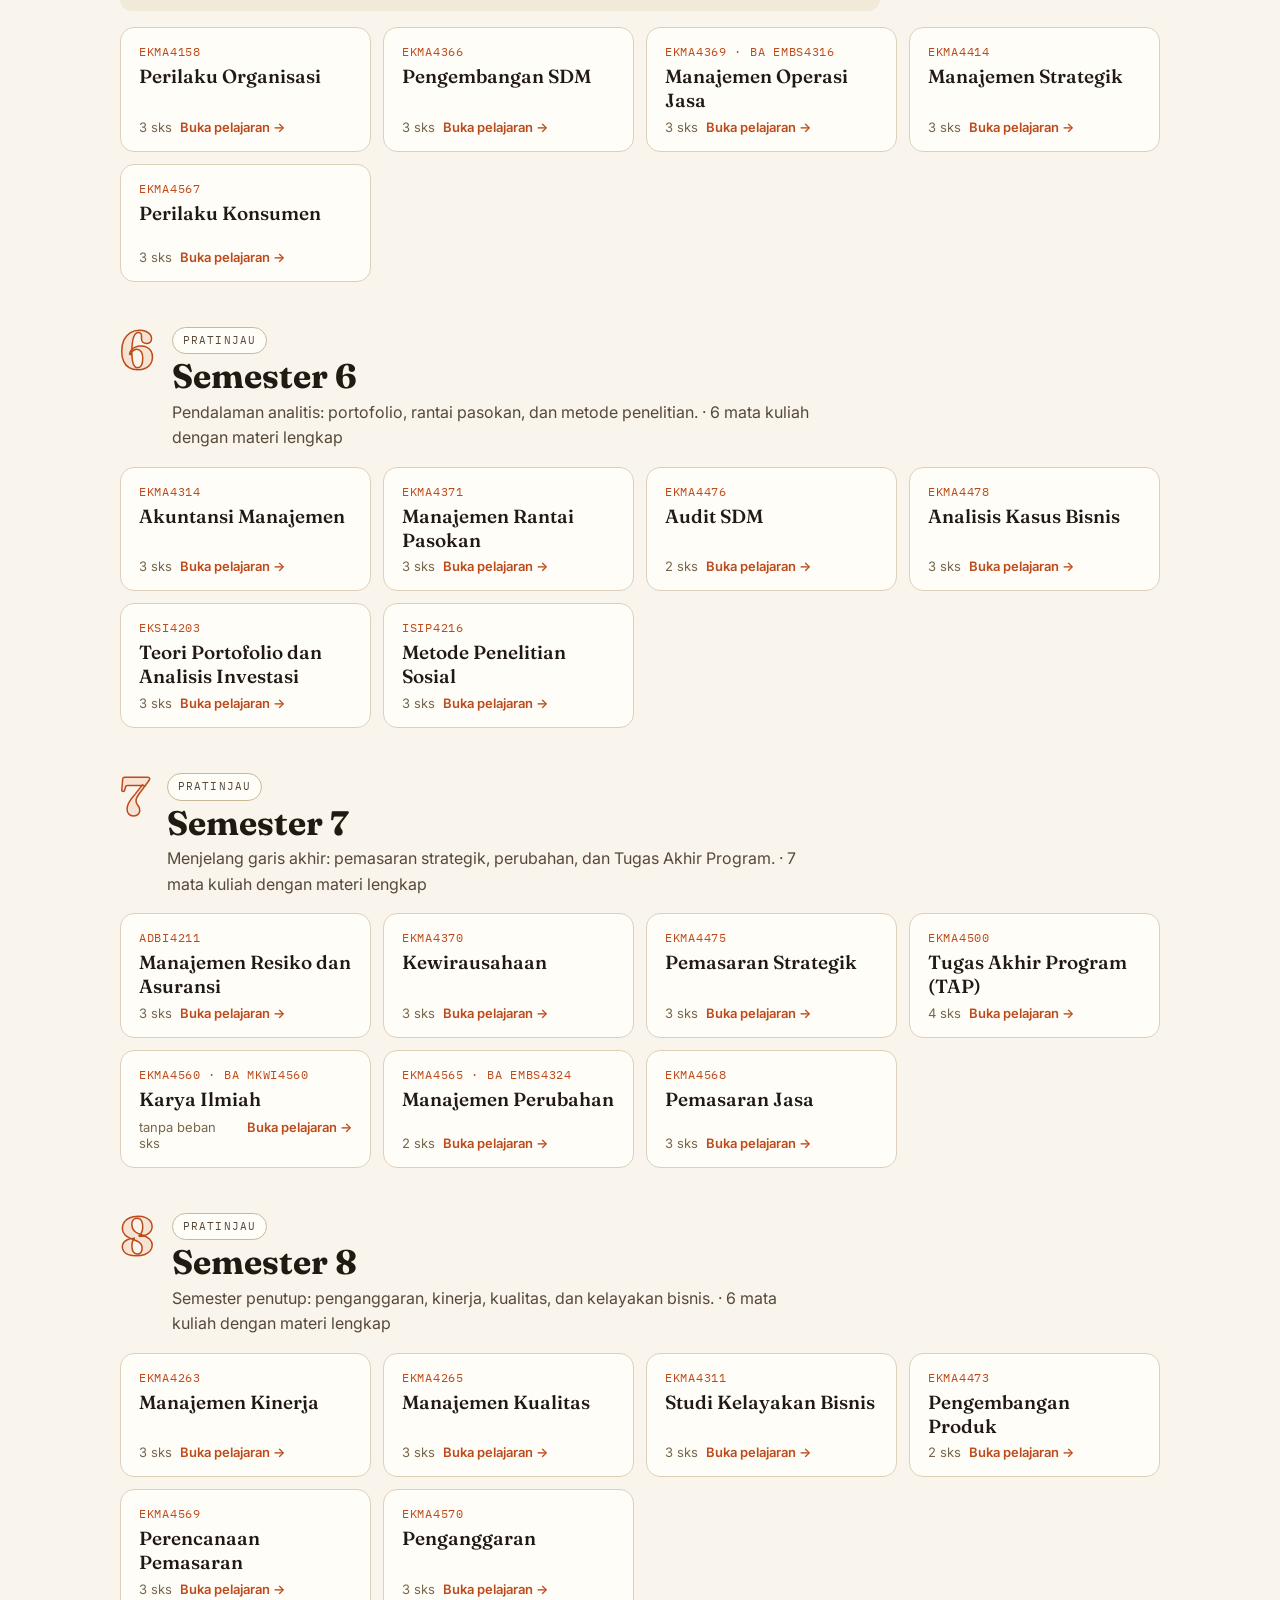
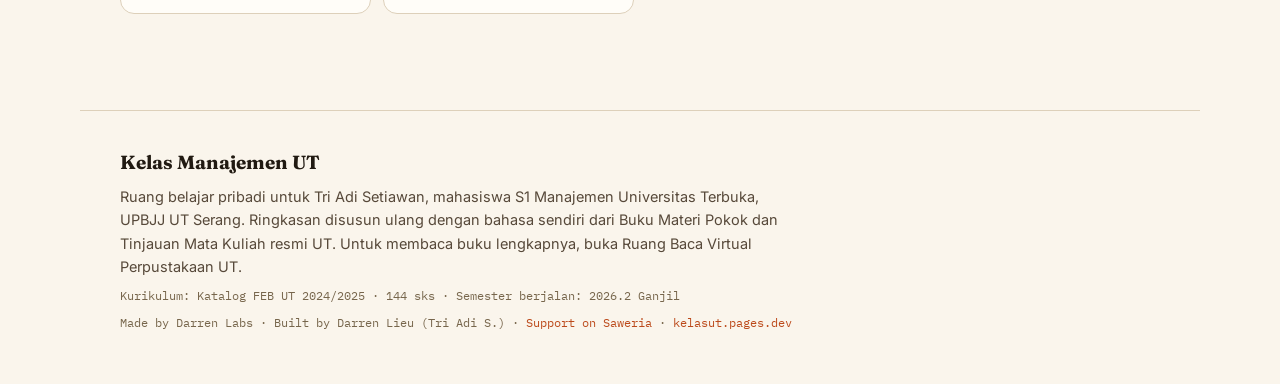
==== commit cdc24090: "UAS Prep Pack Semester 4: 6 courses, 72 practice questions, SoalUT links, checklist - New uas/ pages" ====
--- a/index.html
+++ b/index.html
@@ -72,6 +72,8 @@
         </div>
         <p class="search-hint" id="searchHint" aria-live="polite"></p>
       </div>
+
+      <p class="reveal"><a class="btn-ghost" href="uas/uas.html">UAS Prep Pack Semester 4: 6 mata kuliah, 72 soal latihan &rarr;</a></p>
     </div>
 
     <p id="mapNotice" class="map-notice" hidden>Mata kuliah itu tidak ditemukan, ini peta lengkapnya.</p>
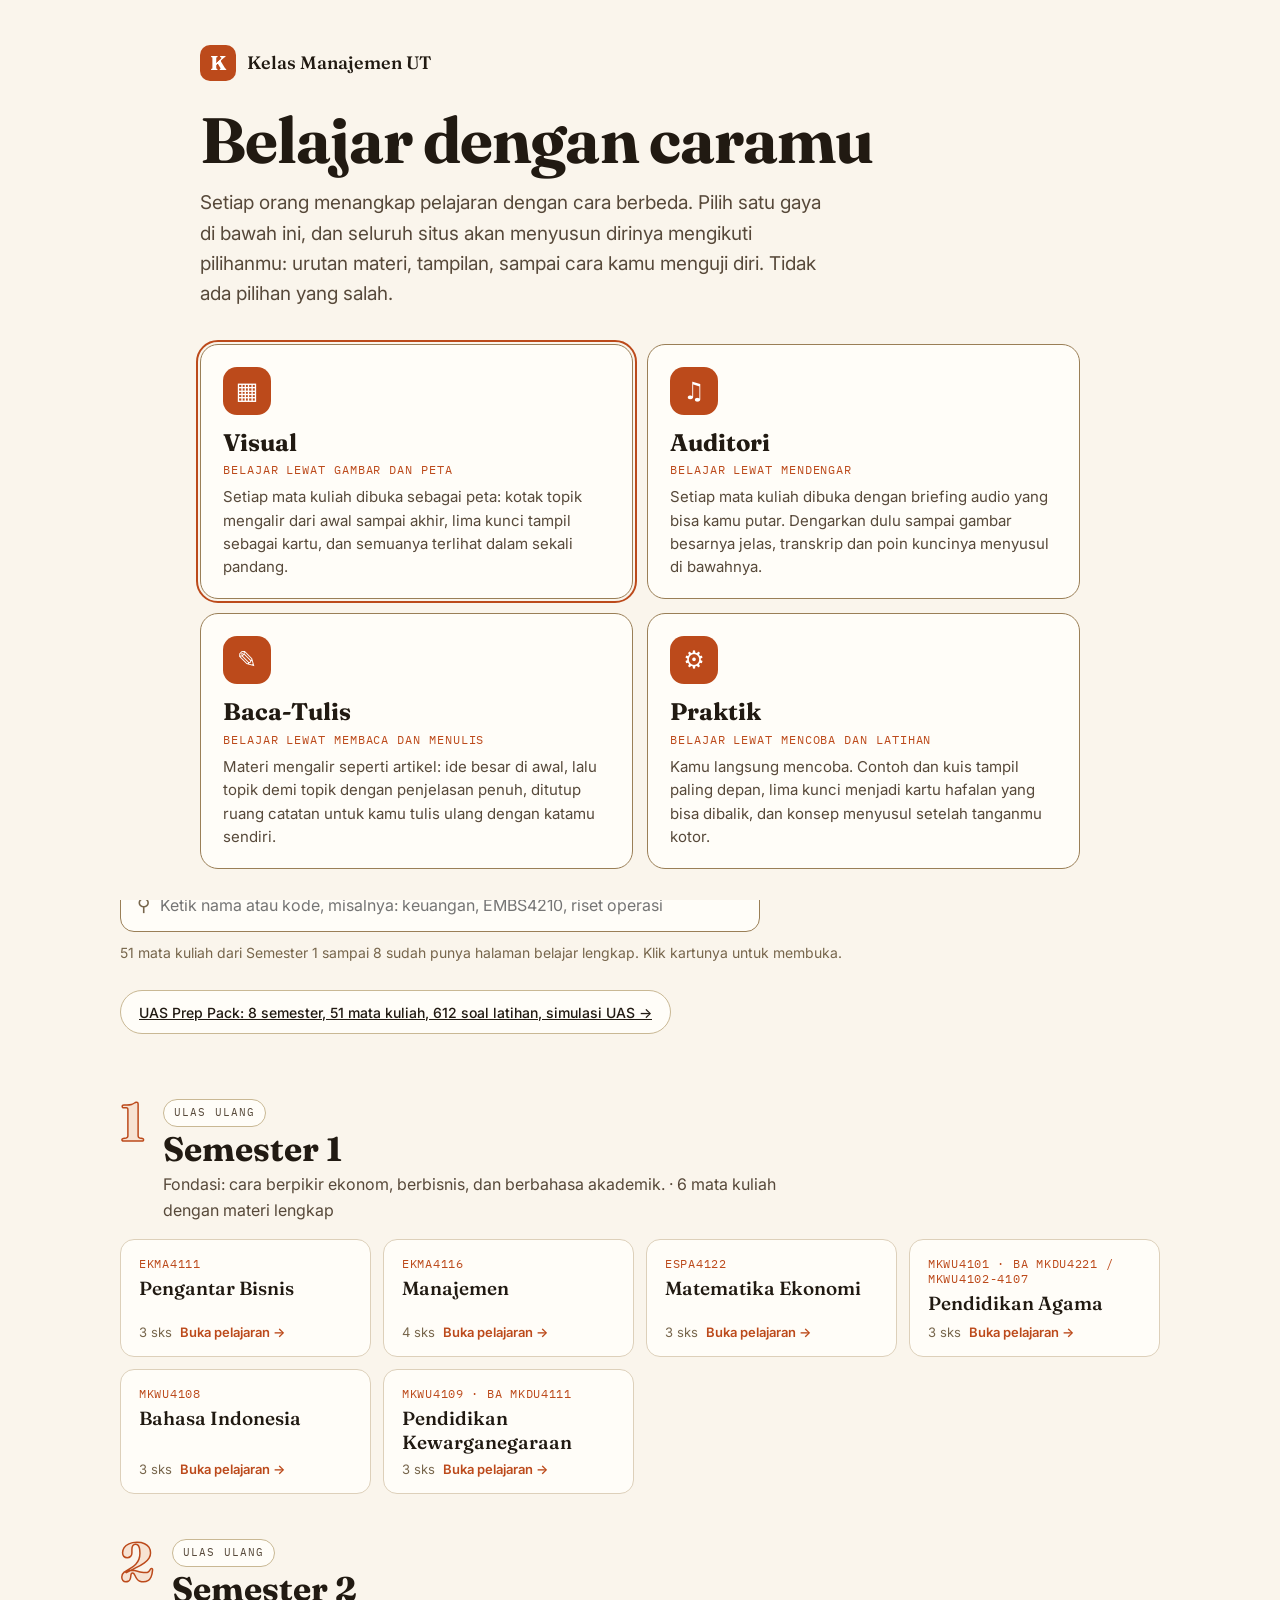
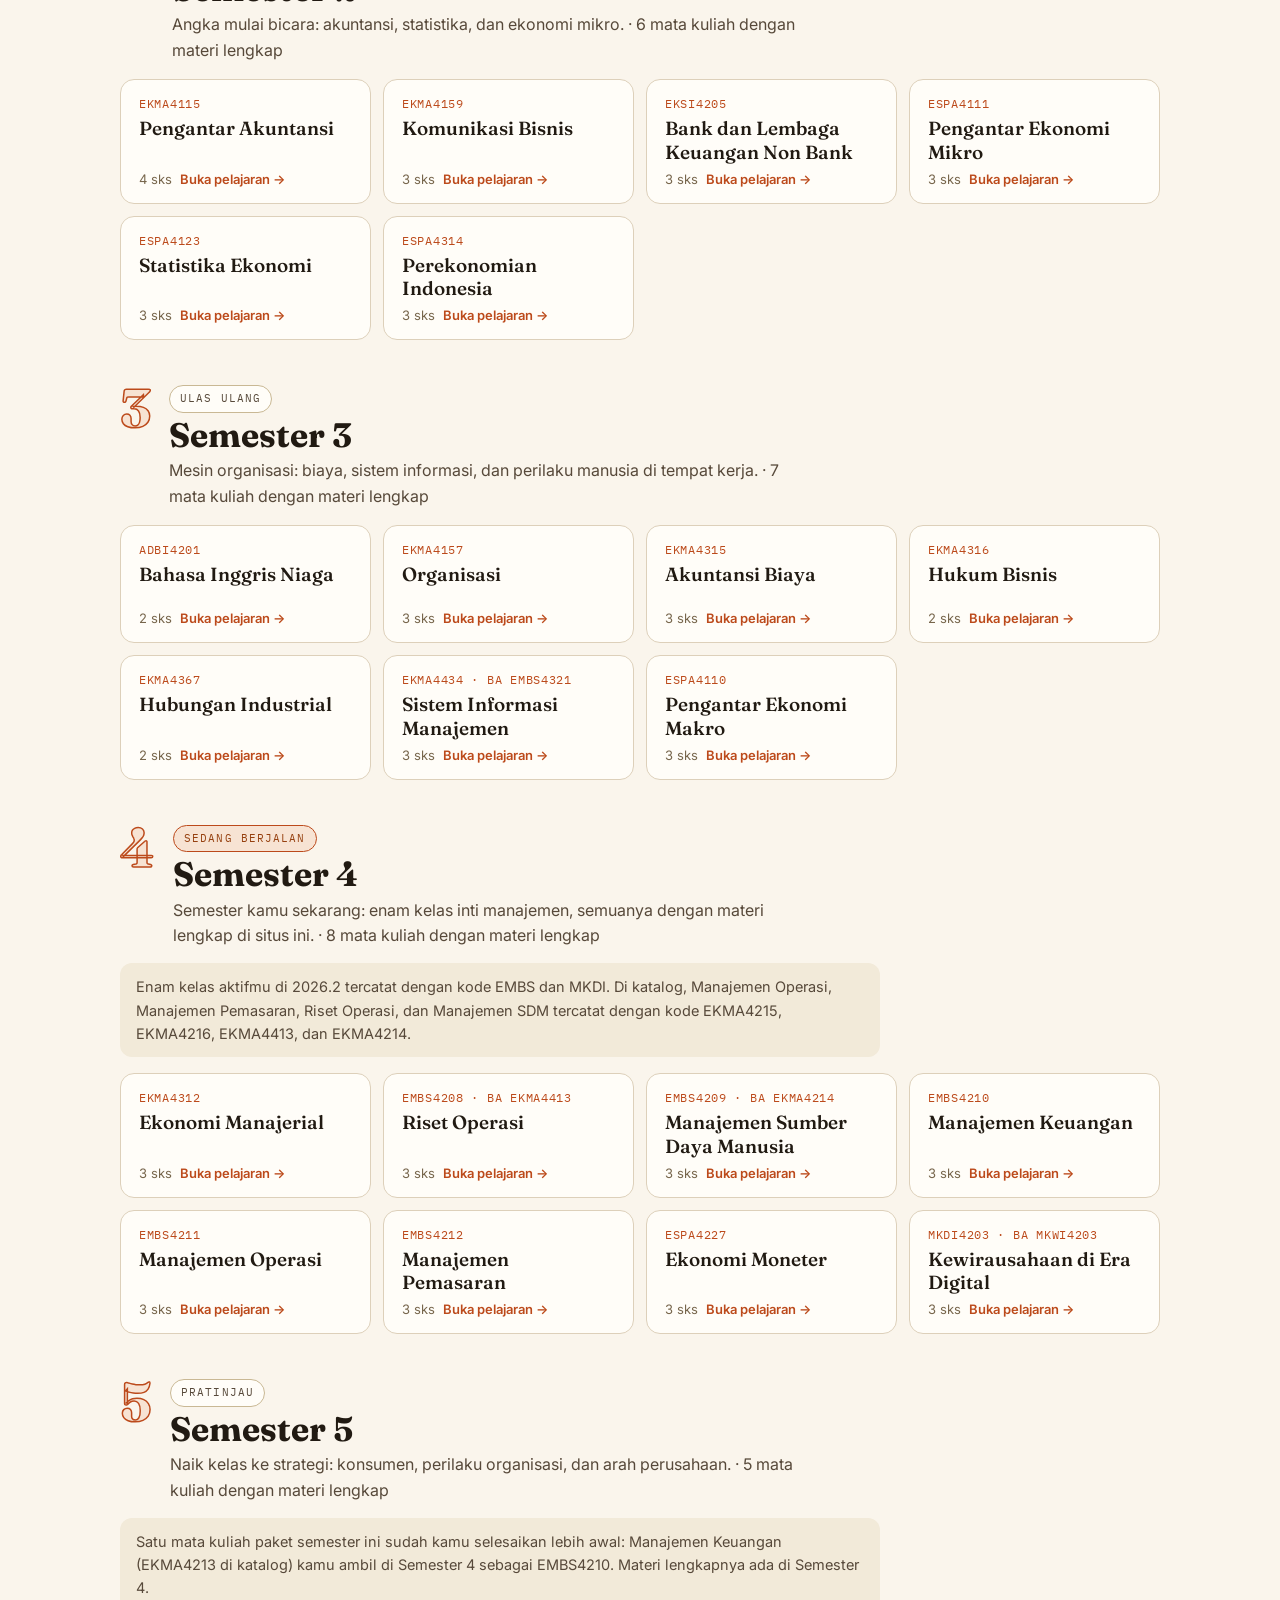
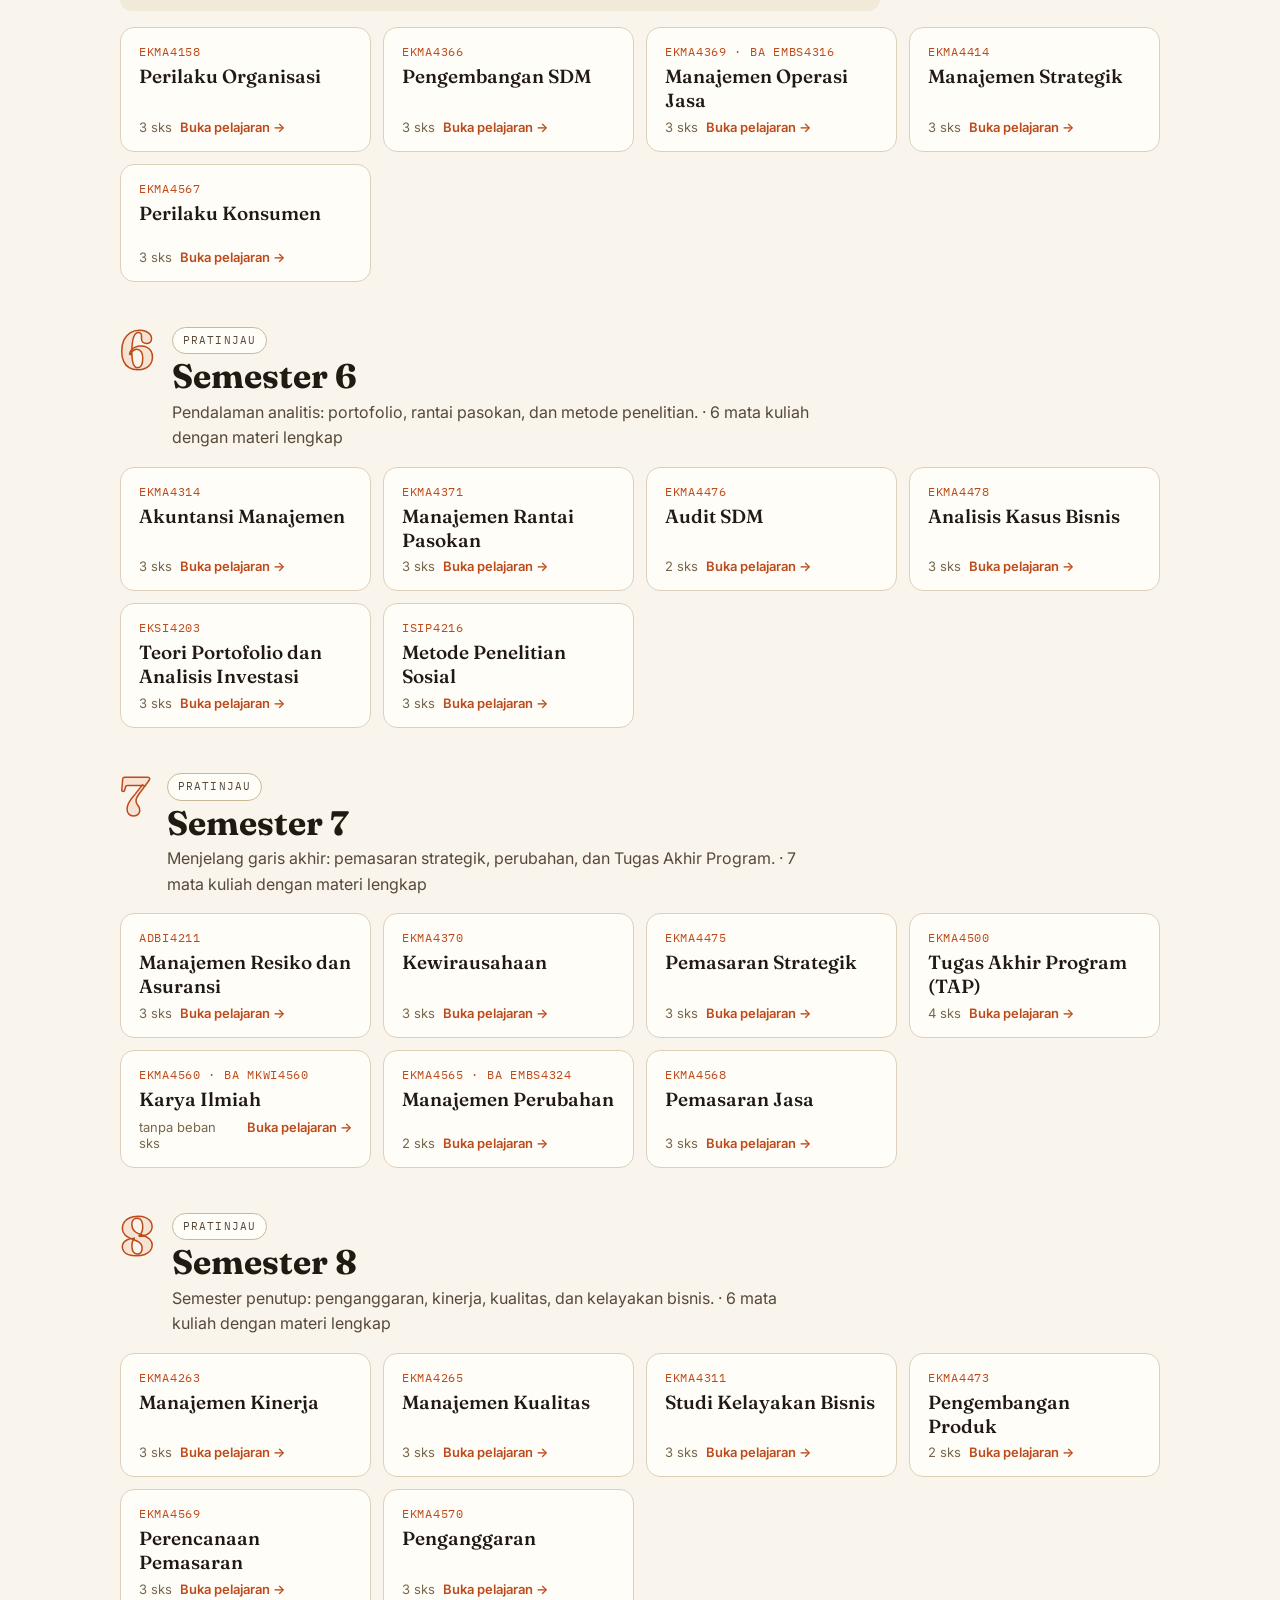
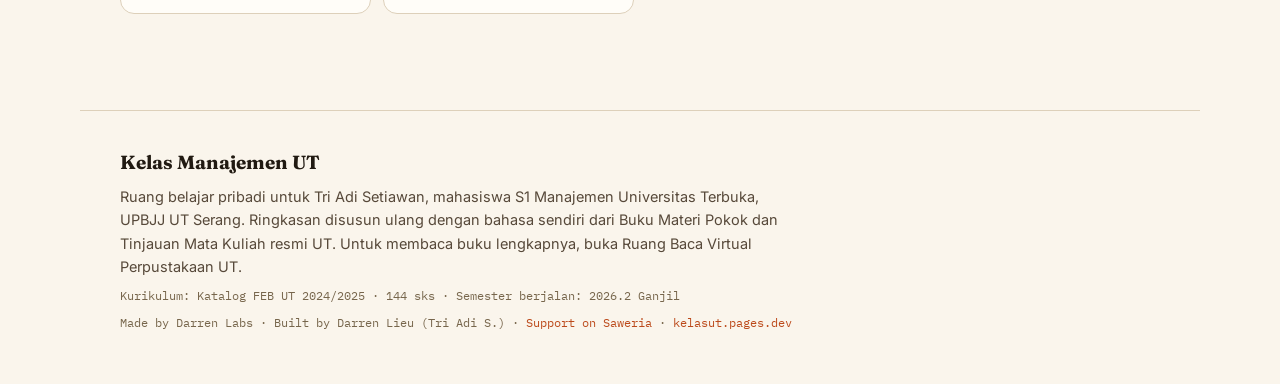
==== commit 1b707800: "UAS Prep Pack: all 8 semesters (51 courses, 612 MCQs) + timed UAS simulation - Hub uas/uas.html now " ====
--- a/index.html
+++ b/index.html
@@ -73,7 +73,7 @@
         <p class="search-hint" id="searchHint" aria-live="polite"></p>
       </div>
 
-      <p class="reveal"><a class="btn-ghost" href="uas/uas.html">UAS Prep Pack Semester 4: 6 mata kuliah, 72 soal latihan &rarr;</a></p>
+      <p class="reveal"><a class="btn-ghost" href="uas/uas.html">UAS Prep Pack: 8 semester, 51 mata kuliah, 612 soal latihan, simulasi UAS &rarr;</a></p>
     </div>
 
     <p id="mapNotice" class="map-notice" hidden>Mata kuliah itu tidak ditemukan, ini peta lengkapnya.</p>
